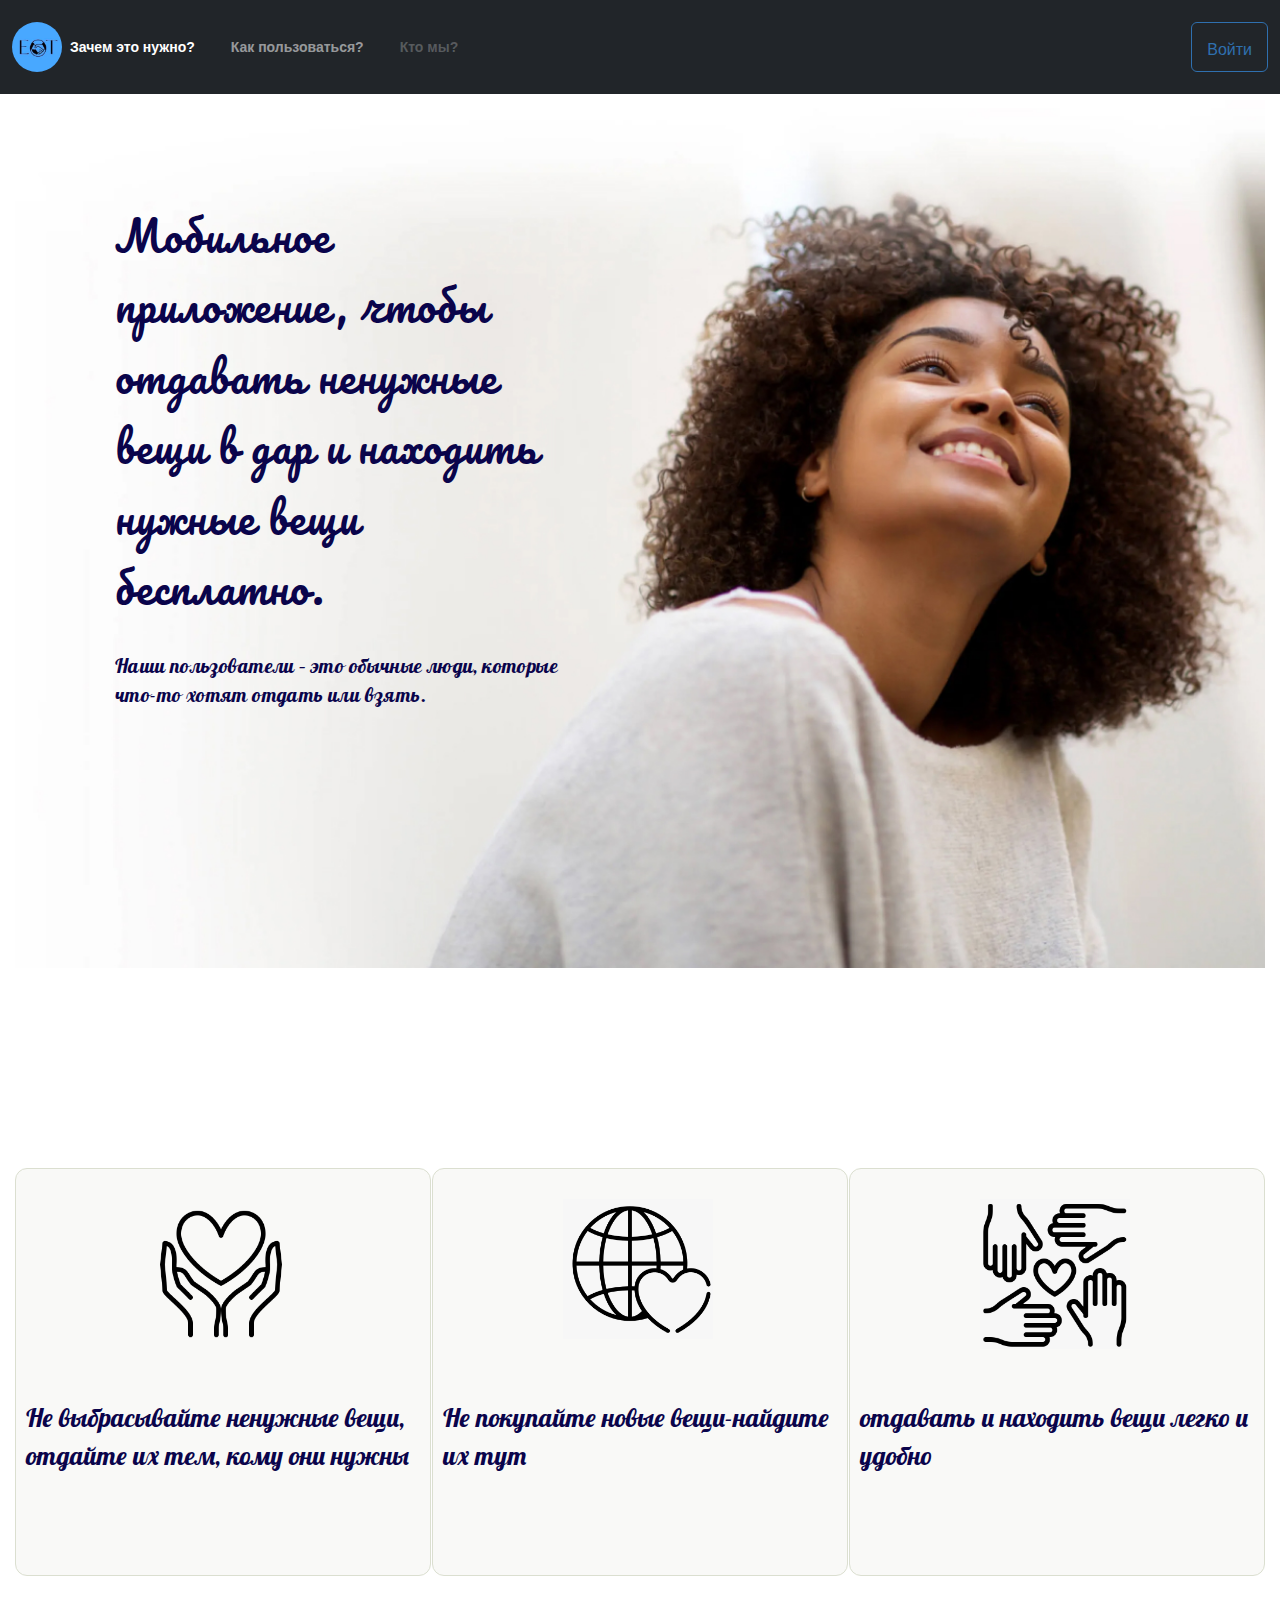
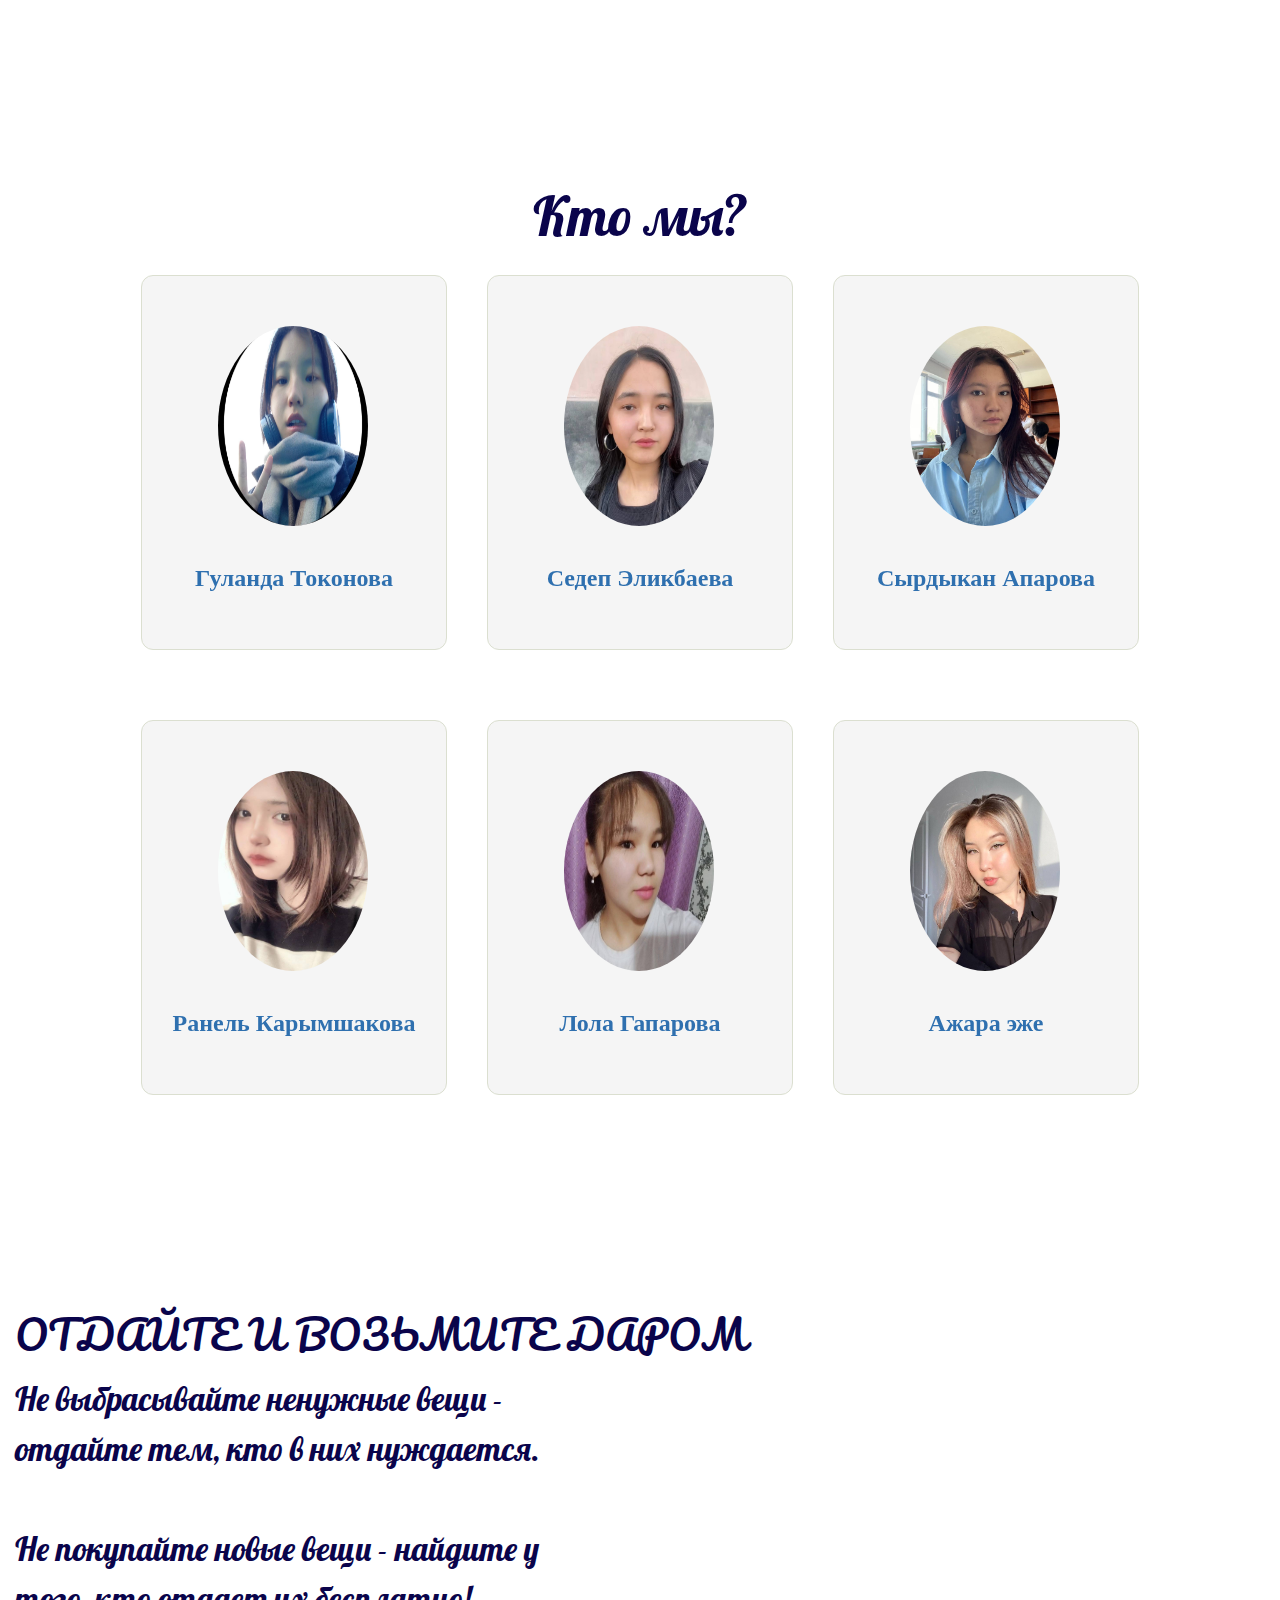
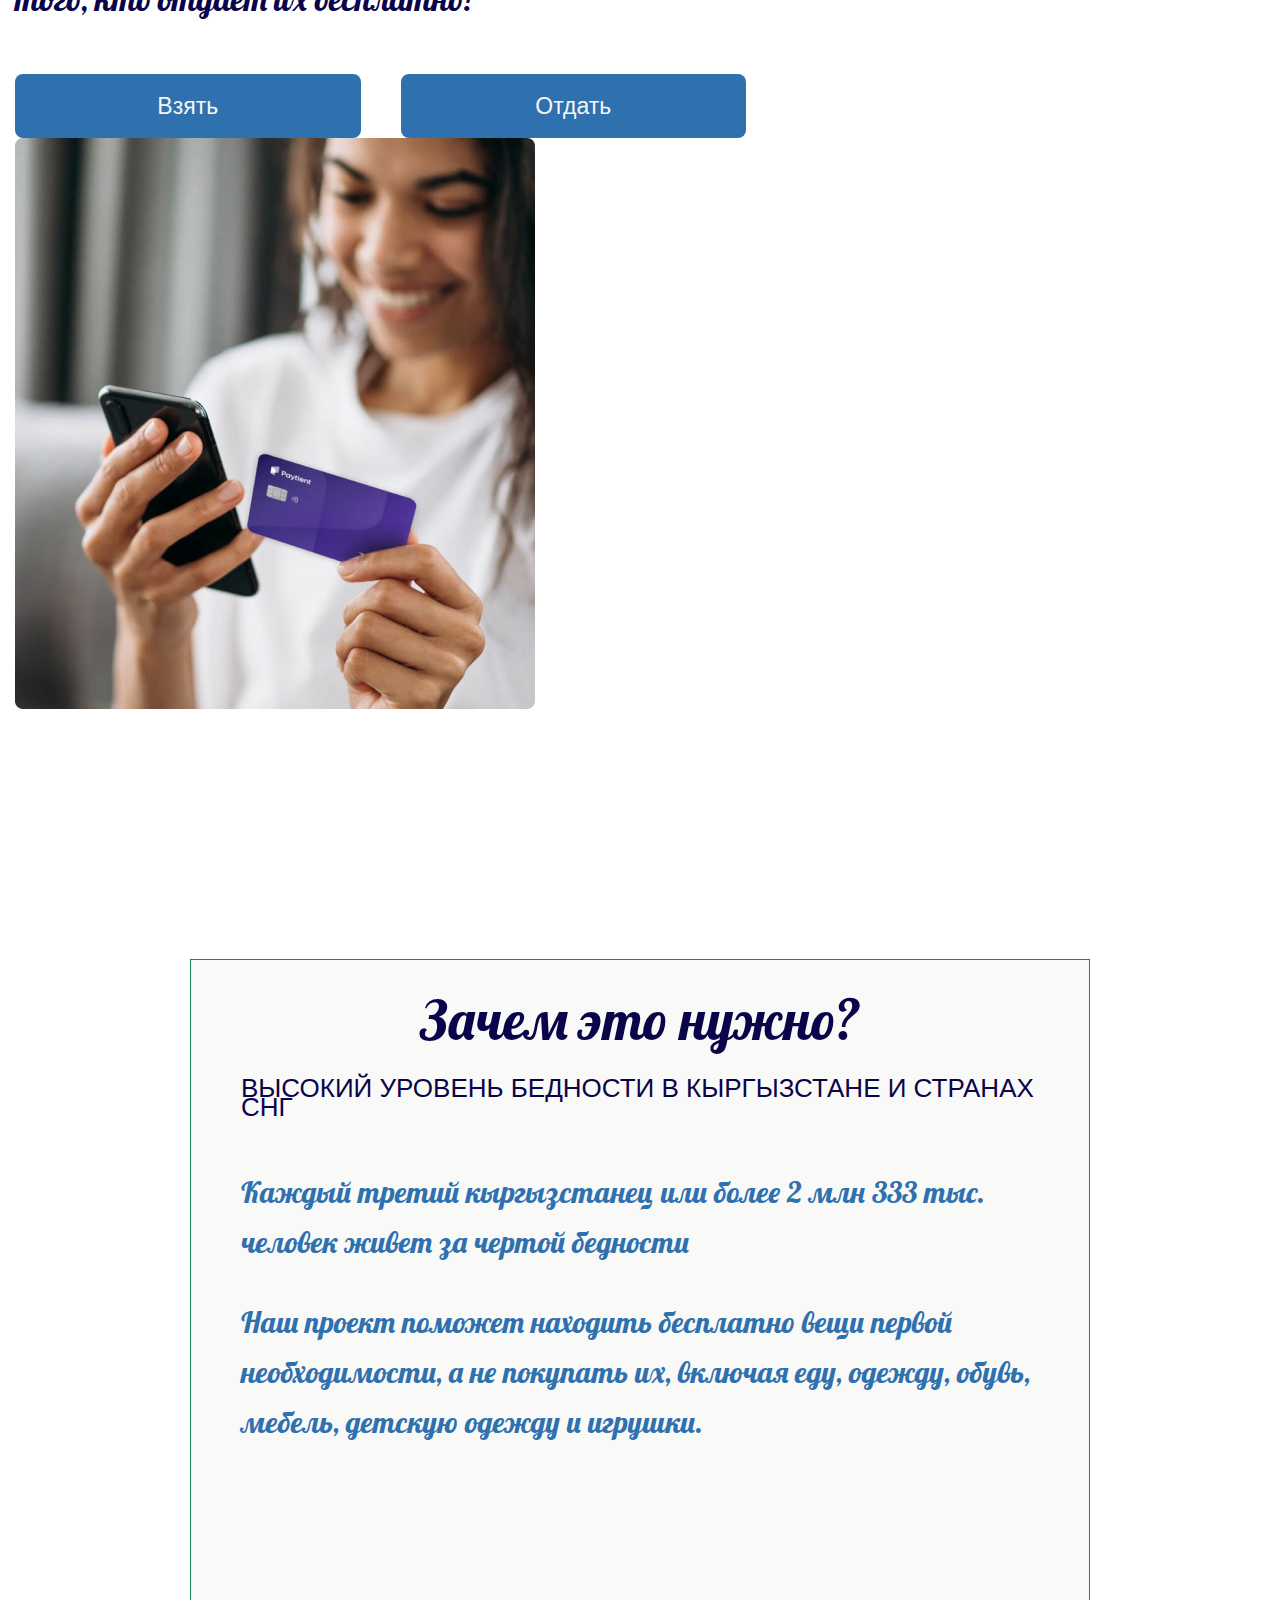
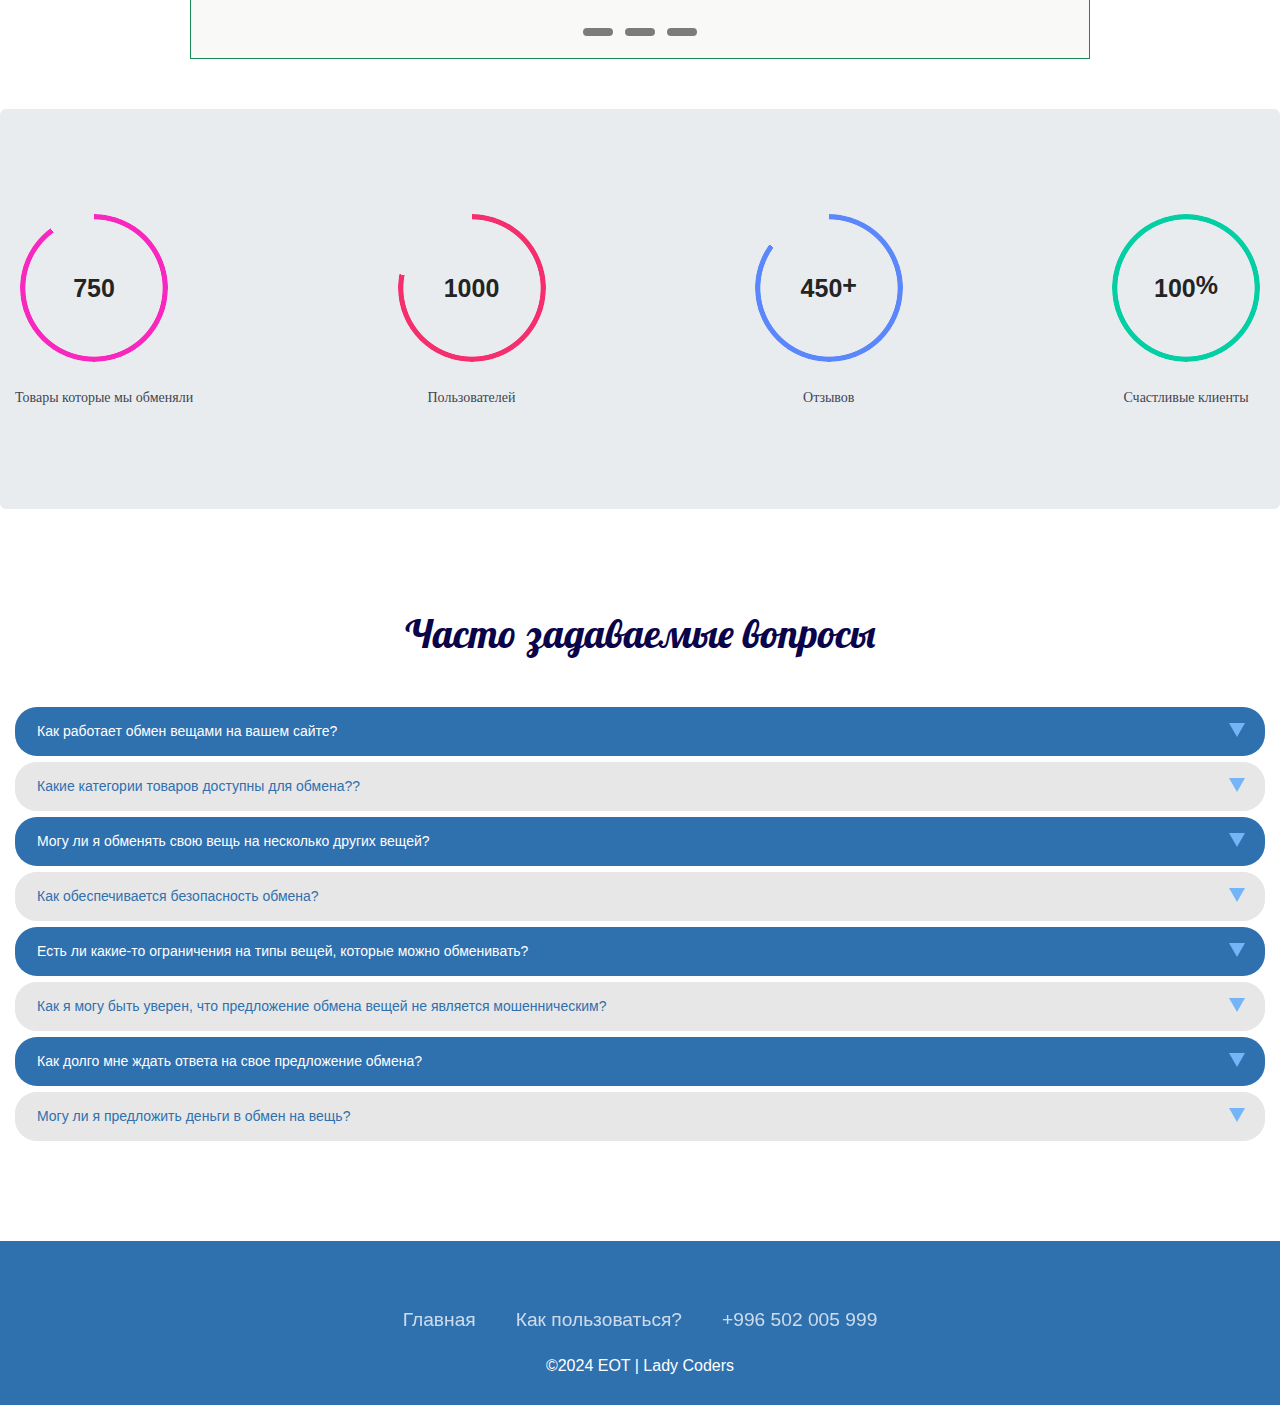
==== index.html @ e34632c6 "added button up" ====
<!DOCTYPE html>
<html lang="en">

<head>
    <meta charset="UTF-8">
    <meta name="viewport" content="width=device-width, initial-scale=1.0">
    <title>Document</title>

    <link rel="stylesheet" href="https://cdn.jsdelivr.net/npm/bootstrap@5.3.2/dist/css/bootstrap.min.css">
    <link rel="stylesheet" href="style.css">
    <link rel="stylesheet" href="media.css">
   
    <link rel="preconnect" href="https://fonts.googleapis.com">
    <link rel="preconnect" href="https://fonts.gstatic.com" crossorigin>
    <link href="https://fonts.googleapis.com/css2?family=Pacifico&display=swap" rel="stylesheet">
    <link rel="preconnect" href="https://fonts.googleapis.com">
    <link rel="preconnect" href="https://fonts.gstatic.com" crossorigin>
    <link href="https://fonts.googleapis.com/css2?family=Lobster&family=Pacifico&display=swap" rel="stylesheet">
</head>

<body>

  

    <nav class="navbar navbar-expand-md navbar-dark fixed-top bg-dark">
        <div class="container-fluid">
          <a href="#"><img src="img/logos.jpeg" alt="" class="logo"></a>
          <button class="navbar-toggler" type="button" data-bs-toggle="collapse" data-bs-target="#navbarCollapse" aria-controls="navbarCollapse" aria-expanded="false" aria-label="Toggle navigation">
            <span class="navbar-toggler-icon"></span>
          </button>
          <div class="collapse navbar-collapse" id="navbarCollapse">
            <ul class="navbar-nav me-auto mb-2 mb-md-0">
              <li class="nav-item">
                <a class="nav-link active" aria-current="page" href="#">Зачем это нужно?</a>
              </li>
              <li class="nav-item">
                <a class="nav-link" href="#">Как пользоваться?</a>
              </li>
              <li class="nav-item">
                <a class="nav-link disabled" aria-disabled="true" href="whoweare.html" >Кто мы?</a>
              </li>
            </ul>
            <form class="d-flex" role="search">
                <button class="btn btn-outline-success" type="submit"><a href="log-in-sign-up-screen-animation/index.html">Войти</a></button>
            </form>
          </div>
          
        </div>
      </nav>
    <div class="popup" id="popup"></div>
    <section>
        <div class="container">
            <div class="main">
                <div class="main_left">
                    <div class="main_tit">
                        Мобильное приложение, чтобы отдавать ненужные вещи в дар и находить нужные вещи бесплатно.
                    </div>
                    <div class="main_txt">Наши пользователи – это обычные люди, которые что-то хотят отдать или взять.
                    </div>
                </div>
            </div>
        </div>
    </section>
    <section>
        <div class="container">
            <div class="use">
                <div class="cards flex">
                    <div class="use_card">
                        <div class="use_img"><img src="img/eot1.png" alt=""></div>
                        <div class="use_txt">Не выбрасывайте ненужные вещи, отдайте их тем, кому они нужны</div>
                    </div>
                    <div class="use_card">
                        <div class="use_img"><img src="img/eot2.png" alt=""></div>
                        <div class="use_txt">Не покупайте новые вещи-найдите их тут</div>
                    </div>
                    <div class="use_card">
                        <div class="use_img"><img src="img/eot3.png" alt=""></div>
                        <div class="use_txt">отдавать и находить вещи легко и удобно</div>
                    </div>
                </div>
            </div>

            
        </div>
    </section>
    <section class="registration">
        <div class="container">
            <div class="card_text">Кто мы?</div>
            <div class="cards_we">
                <div class="card_we">
                    <div class="flip-box">
                        <div class="card_img">
                            <div class="card_imgin"><img src="img/goha.jpg" alt=""></div>
                            <h3 class="card_tit">Гуланда Токонова</h3>
                            <div class="inner color-white"></div>
                        </div>
                        <div class="info">
                            <div class="card_txt">Привет, меня зовут Гуланда Токонова . Мне 16 хоть я и заканчиваю 11
                                класс. Учусь в лицее имени Токтогула Сатылганова , на профиле физмат. Увлекаюсь
                                рисованием, вязанием , волейболом и т.д . Люблю смотреть аниме , особенно
                                полнометражные.`
                            </div>
                            <div class="inner color-white">
                            </div>
                        </div>
                    </div>
                </div>
                <div class="card_we">
                    <div class="flip-box">
                        <div class="card_img">
                            <div class="card_imgin"><img src="img/мен.jpg" alt=""></div>
                            <h3 class="card_tit">Седеп Эликбаева</h3>
                            <div class="inner color-white"></div>
                        </div>
                        <div class="info">
                            <div class="card_txt">
                                Привет, меня зовут Седеп. Мне 16 тоже учусь в лицее имени Токтогула Сатылганова в 10
                                классе, на профиле физмат. Увлекаюсь рисованием, волейболом, чтением книг и IT.
                            </div>
                            <div class="inner color-white">
                            </div>
                        </div>
                    </div>
                </div>
                <div class="card_we">
                    <div class="flip-box">
                        <div class="card_img">
                            <div class="card_imgin"><img src="img/сырдыкан.jpg" alt=""></div>
                            <h3 class="card_tit">Сырдыкан Апарова</h3>
                            <div class="inner color-white"></div>
                        </div>
                        <div class="info">
                            <div class="card_txt">
                                всем привет, меня зовут Сырдыкан. мне 16 лет, учусь в №15 школе имени Карга Мендегул уулу.  люблю танцевать, смотреть сериалы и печь.
                            </div>
                            <div class="inner color-white">
                            </div>
                        </div>
                    </div>
                </div>
                <div class="card_we">
                    <div class="flip-box">
                        <div class="card_img">
                            <div class="card_imgin"><img src="img/ранель.jpg" alt=""></div>
                            <h3 class="card_tit">Ранель Карымшакова</h3>
                            <div class="inner color-white"></div>
                        </div>
                        <div class="info">
                            <div class="card_txt"></div>
                            <div class="inner color-white">
                            </div>
                        </div>
                    </div>
                </div>
                <div class="card_we">
                    <div class="flip-box">
                        <div class="card_img">
                            <div class="card_imgin"><img src="img/lola.jpg" alt=""></div>
                            <h3 class="card_tit">Лола Гапарова</h3>
                            <div class="inner color-white"></div>
                        </div>
                        <div class="info">
                            <div class="card_txt">
                                jugyftdrszvbhjkhgyftd
                            </div>
                            <div class="inner color-white">
                            </div>
                        </div>
                    </div>
                </div>
                <div class="card_we">
                    <div class="flip-box">
                        <div class="card_img">
                            <div class="card_imgin"><img src="img/ajareje.jpg" alt=""></div>
                            <h3 class="card_tit">Ажара эже</h3>
                            <div class="inner color-white"></div>
                        </div>
                        <div class="info">
                            <div class="card_txt">
                                jugyftdrszvbhjkhgyftd
                            </div>
                            <div class="inner color-white">
                            </div>
                        </div>
                    </div>
                </div>
            </div>
    </section>
    <section>
        <div class="container">
            <div class="buttons flex">
                <div class="butt_left">
                    <div class="but_tit">ОТДАЙТЕ И ВОЗЬМИТЕ ДАРОМ</div>
                    <div class="butt_right">Не выбрасывайте ненужные вещи - отдайте тем, кто в них нуждается.</div>
                    <div class="butt_right">Не покупайте новые вещи - найдите у того, кто отдает их бесплатно!</div>
                    <div class="btns">
                        <button><a href="cards.html" class="but_btn">Взять</a></button>
                        <button><a href="#" class="but_btn">Отдать</a></button>
                    </div>
                </div>
                <div class="butt_right">
                    <img src="img/btn.jpg" alt="">
                </div>

            </div>
        </div>
    </section>
    <section>
        <div class="container">
            <div class="slider middle">
                <div class="slides">
                    <input type="radio" name="r" id="r1" checked>
                    <input type="radio" name="r" id="r2">
                    <input type="radio" name="r" id="r3">
                    <input type="radio" name="r" id="r4">

                    <div class="slide s1">
                        <div class="slide_text">
                            <div class="card_text">Зачем это нужно?</div>
                            <div class="slide_tit">ВЫСОКИЙ УРОВЕНЬ БЕДНОСТИ В КЫРГЫЗСТАНЕ И СТРАНАХ СНГ</div>
                            <div class="slide_txt">Каждый третий кыргызстанец или более 2 млн 333 тыс. человек живет за
                                чертой бедности</div>
                            <div class="slide_txt">Наш проект поможет находить бесплатно вещи первой необходимости, а не
                                покупать их, включая еду, одежду, обувь, мебель, детскую одежду и игрушки.</div>
                        </div>
                    </div>
                    <div class="slide">
                        <div class="slide_text">
                            <div class="card_text">Зачем это нужно?</div>
                            <div class="slide_tit">ПИЩЕВЫЕ ОТХОДЫ НА СВАЛКАХ</div>
                            <div class="slide_txt">По данным ВШЭ и Росстата, около 17 млн т продуктов ежегодно
                                оказвается на свалке.</div>
                            <div class="slide_txt">Но вместо этого, 94% невостребованных продуктов попадает на полигоны
                                ТБО и свалки, где загрязняют почву, воду и воздух, выделяя токсины и парниковый газ.
                            </div>
                        </div>
                    </div>
                    <div class="slide">
                        <div class="slide_text">
                            <div class="card_text">Зачем это нужно?</div>
                            <div class="slide_tit">ТЕКСТИЛЬ НА СВАЛКАХ</div>
                            <div class="slide_txt">По данным "Гринпис", в мире ежегодно производится 100 млрд единиц
                                одежды.</div>
                            <div class="slide_txt">По данным ООН, производство одежды занимает второе место после
                                нефтегазовой промышленности по уровню загрязнения окружающей среды отходами. Каждый год
                                до 85% купленных вещей оказывается на свалках.</div>
                        </div>
                    </div>
                </div>
                <div class="navigation">
                    <label for="r1" class="bar"></label>
                    <label for="r2" class="bar"></label>
                    <label for="r3" class="bar"></label>
                </div>
            </div>
        </div>
    </section>
    

    <section class="progress">
        <div class="container">
            <div class="rating">
                <div class="skill">
                    <div class="percend">
                        <div class="first-per flex">
                            <div class="sie animate no-round" style="--p:90;--c:rgb(248, 40, 190);--b:5px">
                                <div id="out-1" class="counter" data-to="10" data-stop="0">750</div>
                            </div>
                        </div>
                        <div class="years">Товары которые мы обменяли</div>
                    </div>
                    <div class="percend">
                        <div class="sec_per flex">
                            <div class="sie animate no-round" style="--p:78;--c:rgb(245, 47, 110);--b:5px">
                                <div class="counter" data-to="45" data-stop="0">1000</div>
                            </div>
                        </div>
                        <div class="years">Пользователей</div>
                    </div>
                    <div class="percend">
                        <div class="first-per flex">
                            <div class="sie animate no-round" style="--p:85;--c:rgb(90, 135, 252);--b:5px">
                                <div class="counter" data-to="540" data-stop="0">450</div>
                                <p class="znak">+</p>
                            </div>
                        </div>
                        <div class="years">Отзывов</div>
                    </div>
                    <div class="percend">
                        <div class="sec_per flex">
                            <div class="sie animate no-round" style="--p:100;--c:rgb(3, 206, 164);--b:5px">
                                <div class="counter" data-to="100" data-stop="0">100</div>
                                <p class="znak">%</p>
                            </div>
                        </div>
                        <div class="years">Счастливые клиенты</div>
                    </div>

                </div>
    </section>

    <section id="questions" class="questions">
        <div class="container">
            <h1 class="questions-tit">Часто задаваемые вопросы</h1>
            <ul class="accordeon">

                <li class="accordeon__item">
                    <div class="accordeon__button closed">Как работает обмен вещами на вашем сайте?</div>
                    <ul class="accordeon__panel">
                        <li class="panel__text"> Для обмена вещами на нашем сайте вы можете разместить свои предложения
                            или просмотреть предложения других пользователей. Когда находится взаимный интерес, вы
                            можете договориться о деталях обмена и обменяться вещами.</li>
                    </ul>
                </li>

                <li class="accordeon__item">
                    <div class="accordeon__button closed">Какие категории товаров доступны для обмена??</div>
                    <ul class="accordeon__panel">
                        <li class="panel__text">Мы поддерживаем широкий спектр категорий товаров, включая одежду, обувь,
                            электронику, книги, игрушки и многое другое. Вы можете найти предложения почти на любой
                            товар.</li>
                    </ul>
                </li>

                <li class="accordeon__item">
                    <div class="accordeon__button closed"> Могу ли я обменять свою вещь на несколько других вещей?</div>
                    <ul class="accordeon__panel">
                        <li class="panel__text"> Да, вы можете договориться о множественном обмене с другими
                            пользователями, если найдете взаимно интересные предложения.</li>
                    </ul>
                </li>

                <li class="accordeon__item">
                    <div class="accordeon__button closed">Как обеспечивается безопасность обмена?</div>
                    <ul class="accordeon__panel">
                        <li class="panel__text">Мы рекомендуем встречаться с партнером по обмену в безопасных местах и
                            предварительно обсудить условия обмена. Помните, что обмен происходит на ваше собственное
                            усмотрение и на ваш риск.</li>
                    </ul>
                </li>

                <li class="accordeon__item">
                    <div class="accordeon__button closed"> Есть ли какие-то ограничения на типы вещей, которые можно
                        обменивать?</div>
                    <ul class="accordeon__panel">
                        <li class="panel__text"> Мы запрещаем обмен запрещенными или нелегальными вещами, а также
                            вещами, нарушающими авторские права. В остальном, большинство предметов можно обменивать.
                        </li>
                    </ul>
                </li>

                <li class="accordeon__item">
                    <div class="accordeon__button closed"> Как я могу быть уверен, что предложение обмена вещей не
                        является мошенническим?</div>
                    <ul class="accordeon__panel">
                        <li class="panel__text"> Мы рекомендуем читать отзывы о других пользователях и быть осторожным
                            при взаимодействии с новыми пользователями. Если у вас возникли подозрения на мошенничество,
                            сообщите нам об этом, и мы примем соответствующие меры.</li>
                    </ul>
                </li>

                <li class="accordeon__item">
                    <div class="accordeon__button closed"> Как долго мне ждать ответа на свое предложение обмена?</div>
                    <ul class="accordeon__panel">
                        <li class="panel__text"> Время ответа может варьироваться в зависимости от активности
                            пользователей. Мы рекомендуем быть терпеливым и периодически проверять свои предложения на
                            обмен</li>
                    </ul>
                </li>

                <li class="accordeon__item">
                    <div class="accordeon__button closed"> Могу ли я предложить деньги в обмен на вещь?</div>
                    <ul class="accordeon__panel">
                        <li class="panel__text"> Наш сайт ориентирован на обмен вещами, но иногда пользователи могут
                            договориться о дополнительной оплате в деньгах в дополнение к обмену.</li>
                    </ul>
                </li>
            </ul>
        </div>


        </div>
    </section>


    <footer class="footer">
        <div class="waves">
            <div class="wave" id="wave1"></div>
            <div class="wave" id="wave2"></div>
            <div class="wave" id="wave3"></div>
            <div class="wave" id="wave4"></div>
        </div>
        <ul class="social-icon">
            <li class="social-icon__item"><a class="social-icon__link" href="#">
                    <ion-icon name="logo-facebook"></ion-icon>
                </a></li>
            <li class="social-icon__item"><a class="social-icon__link" href="#">
                    <ion-icon name="logo-twitter"></ion-icon>
                </a></li>
            <li class="social-icon__item"><a class="social-icon__link"
                    href="https://www.instagram.com/eot_lady_coders?igsh=MTQ2b3drOXh6ejl0">
                    <ion-icon name="logo-instagram"></ion-icon>
                </a></li>
        </ul>
        <ul class="menu">
            <li class="menu__item"><a class="menu__link" href="#">Главная</a></li>
            <li class="menu__item"><a class="menu__link" href="#">Как пользоваться?</a></li>
            <li class="menu__item"><a class="menu__link" href="#">+996 502 005 999 </a></li>

        </ul>
        <p>&copy;2024 EOT | Lady Coders </p>
    </footer>


    <div class="veshalka">

        <div class="btn-up btn-up_hide" id="veshalka_txt">up</div>
        
      </div>

      
    <script src="https://cdn.jsdelivr.net/npm/bootstrap@5.3.2/dist/js/bootstrap.bundle.min.js"></script>
    <script src="card.js"></script>
</body>

</html>
---- style.css ----
html,
body {
    height: 100%;
}

* {
    margin: 0;
    padding: 0;
    box-sizing: border-box;
}

.clearfix::after {
    clear: both;
    content: "";
    display: table;
}

a {
    color: inherit;
    text-decoration: none;
}

li {
    list-style: none;
}

ul li:last-child {
    margin-bottom: 0;
}

img {
    display: block;
    width: 100%;
    height: auto;
}

button,
label {
    cursor: pointer;
}

input,
button,
textarea {
    background: none;
    border: none;
    outline: none;
    display: block;
    width: 100%;
    font-family: inherit;
    font-size: inherit;
    font-weight: inherit;
}

input[type="radio"],
input[type="checkbox"] {
    display: none;
}

input::placeholder {
    color: inherit;
}

button {
    cursor: pointer;
}

input,
textarea {
    display: block;
    resize: none;
}

body {
    font-size: 14px;
    line-height: 19px;
    color: #242424;
    width: 100%;
    font-family: 'Manrope', arial, sans-serif;
}

.container {
    max-width: 1325px;
    width: 100%;
    min-width: 320px;
    margin: 0 auto;
    padding: 0 15px;
}

section {
    padding: 100px 0;
}

.flex {
    display: flex;
    flex-wrap: wrap;
    justify-content: space-between;
}

.logo {
    width: 50px;
    filter: brightness(150%);
    margin-left: 50px;
    height: 50px;
    border-radius: 50%;
    -webkit-filter: brightness(150%);
}

.d-flex {
    gap: 15px;
}

.navbar-nav {
    gap: 20px;
}

.main {
    background: url(img/bg.jpg);
    background-size: cover;
    background-repeat: no-repeat;
    background-position: center;
    height: 868px;
}

.main_tit {
    color: rgb(10, 4, 75);
    font-family: Pacifico;
    font-size: 42px;
    font-weight: 400;
    line-height: 70.4px;
    letter-spacing: 1px;
    margin-bottom: 30px;
    text-align: left;
}

.main_left {
    max-width: 550px;
    text-align: center;
    padding: 100px 0 0 100px;
}

.main_txt {
    color: rgb(10, 4, 75);
    font-family: Lobster;
    font-size: 20px;
    font-weight: 400;
    line-height: 28.8px;
    letter-spacing: 0.4px;
    text-align: left;
}

.take {
    border-radius: 8px;
    background: rgb(93, 62, 168);
    width: 189px;
    height: 44px;
}

.use_card {
    box-sizing: border-box;
    border: 1.5px solid rgb(219, 223, 208);
    border-radius: 12px;

    /* Neutral/02 */
    background: rgb(249, 249, 247);
    width: 416px;
    height: 408px;
}

.use_img {
    width: 150px;
    height: 150px;
    margin-left: 130px;
    margin-top: 30px;
    border-radius: 12px;
    margin-bottom: 50px;
}

.cards_we {
    justify-content: center;
    display: flex;
    flex-wrap: wrap;
    gap: 40px;
}

.use_txt {
    color: rgb(10, 4, 75);
    font-family: Lobster;
    font-size: 26px;
    line-height: 38px;
    padding: 0px;
    margin-left: 10px;
}

.card_imgin {
    width: 150px;
    height: 200px;
    overflow: hidden;
    border-radius: 50%;
    margin-left: 25%;
    margin-top: 50px;
    display: flex;
    justify-content: center;
    margin-bottom: 40px;
}

.card_tit {
    color: #2f70af;
    font-family: DM Sans;
    font-size: 24px;
    font-weight: 700;
    line-height: 24px;
    letter-spacing: 0px;
    text-align: center;
    display: flex;
    flex-direction: row;
    justify-content: center;
    align-items: center;
}

.card_txt {
    display: block;
    color: rgb(65, 69, 54);
    padding: 30px;
    font-family: Lobster;
    font-size: 16px;
    margin-top: -80px;
    font-weight: 400;
    line-height: 24px;
    letter-spacing: 0px;
    text-align: center;
}

.flip-box {
    -ms-transform-style: preserve-3d;
    transform-style: preserve-3d;
    -webkit-transform-style: preserve-3d;
    perspective: 1000px;
    -webkit-perspective: 1000px;
}

.card_img,
.info {
    background-size: cover;
    background-position: center;
    border-radius: 8px;
    min-height: 475px;
    -ms-transition: transform 0.7s cubic-bezier(.4, .2, .2, 1);
    transition: transform 0.7s cubic-bezier(.4, .2, .2, 1);
    -webkit-transition: transform 0.7s cubic-bezier(.4, .2, .2, 1);
    -webkit-backface-visibility: hidden;
    backface-visibility: hidden;
}

.card_img {
    -ms-transform: rotateY(0deg);
    -webkit-transform: rotateY(0deg);
    transform: rotateY(0deg);
    -webkit-transform-style: preserve-3d;
    -ms-transform-style: preserve-3d;
    transform-style: preserve-3d;
}

.flip-box:hover .card_img {
    -ms-transform: rotateY(-180deg);
    -webkit-transform: rotateY(-180deg);
    transform: rotateY(-180deg);
    -webkit-transform-style: preserve-3d;
    -ms-transform-style: preserve-3d;
    transform-style: preserve-3d;
}

.info {
    position: absolute;
    top: 0;
    left: 0;
    width: 100%;
    -ms-transform: rotateY(180deg);
    -webkit-transform: rotateY(180deg);
    transform: rotateY(180deg);
    -webkit-transform-style: preserve-3d;
    margin-top: 80px;
    -ms-transform-style: preserve-3d;
    transform-style: preserve-3d;
}

.flip-box:hover .info {
    -ms-transform: rotateY(0deg);
    -webkit-transform: rotateY(0deg);
    transform: rotateY(0deg);
    -webkit-transform-style: preserve-3d;
    -ms-transform-style: preserve-3d;
    transform-style: preserve-3d;
    margin-top: 80px;
}



.flip-box .inner {
    position: absolute;
    left: 0;
    width: 100%;
    padding: 60px;
    outline: 1px solid transparent;
    -webkit-perspective: inherit;
    perspective: inherit;
    z-index: 2;
    transform: translateY(-50%) translateZ(60px) scale(.94);

}

.card_we {
    margin-bottom: 30px;
    width: 306px;
    height: 375px;
    box-sizing: border-box;
    /* Neutral/03 */
    border: 1.5px solid rgb(219, 223, 208);
    border-radius: 12px;
    background: #F5F5F5;
}

.card_text {
    margin-bottom: 50px;
    font-size: 55px;
    color: rgb(10, 4, 75);
    display: flex;
    justify-content: center;
    font-family: Lobster;
}

.but_tit {
    color: rgb(10, 4, 75);
    font-size: 40px;
    font-weight: 400;
    margin-bottom: 30px;
    font-family: Pacifico;
}

.butt_right {
    color: rgb(10, 4, 75);
    font-family: Lobster;
    font-size: 33px;
    line-height: 50px;
    max-width: 600px;
    margin-bottom: 50px;
}

.btns {
    display: flex;
    gap: 40px;
}

.but_btn {
    border-radius: 8px;
    background: #2f70af;
    height: 64px;
    color:#F5F5F5;
    display: flex;
    align-items: center;
    justify-content: center;
    font-size: 23px;
}

 .slider {
    width: 900px;
    height: 700px;
    overflow: hidden;
 }
 
 .middle {
    margin-left: 50%;
    margin-top: 350px;
    background: rgb(249, 249, 247);
    top: 50%;
    left: 50%;
    transform: translate(-50%, -50%);
    border: 1px solid #198754;
 }
 
 .navigation {
    position: absolute;
    bottom: 16px;
    left: 50%;
    transform: translateX(-50%);
    display: flex;
 }
 
 .bar {
    width: 30px;
    height: 8px;
    margin: 6px;
    cursor: pointer;
    background-color: #000;
    opacity: .5;
    border-radius: 10px;
    transition: all 0.4s ease;
 }
 
 .bar:hover {
    opacity: 1;
    transform:scale(1.1);
 }
 
 input[name="r"] {
    position: absolute;
    visibility: hidden;
 }
 
 .slides {
    width: 400%;
    height: 100%;
    display: flex;
 }
 
 .slide {
    width: 25%;
    transition: all 0.6s ease;
 }
 
 .img {
    width: 100%;
    height: 100%;
 }
 
 #r1:checked ~ .s1 {
    margin-left: 0;
 }
 
 #r2:checked ~ .s1 {
    margin-left: -25%;
 }
 
 #r3:checked ~ .s1 {
    margin-left: -50%;
 }
 
 #r4:checked ~ .s1 {
    margin-left: -75%;
 }
 .slide_text{
    padding: 50px 50px;
    
 }
 .slide_tit{
    font-family: 'FuturaPT',Arial,sans-serif;
    font-size: 26px;
    margin-bottom: 50px;
    color: rgb(10, 4, 75)
 }
 .slide_txt{
    font-family: Lobster;
    color: #2f70af;
    line-height: 50px;
    font-size: 30px;
    margin-bottom: 30px;
 }

 @property --p {
    syntax: '<number>';
    inherits: true;
    initial-value: 0;
  }
  
  
  
  .sie {
    --p: 90;
    --b: 22px;
    --c: rgb(29, 20, 20);
    --w: 150px;
  
    width: 148px;
    height: 148px;
    aspect-ratio: 1;
    position: relative;
    display: inline-grid;
    margin: 5px;
    place-content: center;
    font-size: 25px;
    font-weight: bold;
    font-family: sans-serif;
  }
  
  .sie:before,
  .sie:after {
    content: "";
    position: absolute;
    border-radius: 50%;
  }
  
  .skill {
    display: flex;
    gap: 48px;
    flex-wrap: wrap;
    justify-content: space-between;
  }
  
  .znak {
    align-items: center;
    display: flex;
    margin-top: 10px;
  }
  
  .first-per {
    margin-bottom: 20px;
  }
  
  .years {
    /* small/regular */
    color: rgb(66, 69, 81);
    font-family: Lato;
    font-size: 14px;
    font-weight: 400;
    line-height: 150%;
    letter-spacing: 0%;
    text-align: center;
  }
  
  .sec_per {
    margin-bottom: 20px;
  }
  
  .sie:before {
    inset: 0;
    background:
      radial-gradient(farthest-side, var(--c) 98%, #0000) top/var(--b) var(--b) no-repeat,
      conic-gradient(var(--c) calc(var(--p)*1%), #0000 0);
    -webkit-mask: radial-gradient(farthest-side, #0000 calc(99% - var(--b)), #000 calc(100% - var(--b)));
    mask: radial-gradient(farthest-side, #0000 calc(99% - var(--b)), #000 calc(100% - var(--b)));
  }
  
  
  .pie:after {
    inset: calc(50% - var(--b)/2);
    background: var(--c);
    transform: rotate(calc(var(--p)*3.6deg)) translateY(calc(50% - var(--w)/2));
  }
  
  .animate {
    display: flex;
    align-items: center;
    animation: p 1s .5s both;
  }
  
  .no-round:before {
    background-size: 0 0, auto;
  }
  
  .no-round:after {
    content: none;
  }
  
  @keyframes p {
    from {
      --p: 0
    }
  }


 ul { 
    list-style-type: none; 
    margin: 0; 
    padding: 0; 
  } 
   
  .logo { 
    margin: 14px 0; 
  } 
   
  .logo__img { 
    width: 216px; 
    height: 38px; 
  } 
   
  .accordeon { 
    width: 100%; 
  } 

  .questions-tit{
    text-align: center;
    margin-bottom: 50px;
    font-family: "Lobster";
    color: rgb(10, 4, 75)
}
   
  .accordeon__item { 
    background: #e7e7e7; 
    border-radius: 22px; 
    margin-bottom: 6px; 
  } 
   
  .accordeon__button { 
    position: relative; 
    background: #2f70af ; 
    color: #fff; 
    padding: 15px 22px; 
    border-radius: 22px; 
    cursor: pointer; 
   
    &:after { 
      content: ''; 
      position: absolute; 
      right: 20px; 
      bottom: 5px; 
      border: 8px solid transparent; 
      border-top: 14px solid #73b5f7 ; 
      border-bottom: 14px solid transparent; 
      transition: border-bottom .5s ease, border-top .5s ease, bottom .5s ease; 
    } 
  } 
   
  .accordeon__item:nth-child(2n) .accordeon__button{ 
    background: #e7e7e7; 
    color: #2f70af ; 
  } 
   
  .accordeon__item:nth-child(2n) .accordeon__button.active{ 
    background: #6795c4 ; 
    color: #ffffff; 
  } 
   
  .accordeon__panel { 
    color: #2f70af ; 
    border-radius: 22px; 
    max-height: 0; 
    overflow: hidden; 
    transition: max-height .5s ease; 
  } 
   
  .panel__text{ 
    list-style-type: none; 
    padding: 10px 30px; 
    color: #4f4f4f; 
  } 
   
  .active { 
   
    &:after { 
      bottom: 20px; 
      border-top:  14px solid transparent; 
      border-bottom: 14px solid #ffffff; 
    } 
  } 
   
  .footer { 
    position: relative; 
    width: 100%; 
    background-color: #2f70af  ; 
    min-height: 100px; 
    padding: 20px 50px; 
    display: flex; 
    justify-content: center; 
    align-items: center; 
    flex-direction: column; 
  } 
   
  .social-icon, 
  .menu { 
    position: relative; 
    display: flex; 
    justify-content: center; 
    align-items: center; 
    margin: 10px 0; 
    flex-wrap: wrap; 
  } 
   
  .social-icon__item, 
  .menu__item { 
    list-style: none; 
  } 
   
  .social-icon__link { 
    font-size: 2rem; 
    color: #fff; 
    margin: 0 10px; 
    display: inline-block; 
    transition: 0.5s; 
  } 
  .social-icon__link:hover { 
    transform: translateY(-10px); 
  } 
   
  .menu__link { 
    font-size: 1.2rem; 
    color: #fff; 
    margin: 0 10px; 
    display: inline-block; 
    transition: 0.5s; 
    text-decoration: none; 
    opacity: 0.75; 
    font-weight: 300; 
  } 
   
  .menu__link:hover { 
    opacity: 1; 
  } 
   
  .footer p { 
    color: #fff; 
    margin: 15px 0 10px 0; 
    font-size: 1rem; 
    font-weight: 300; 
  } 
   
  .wave { 
    position: absolute; 
    top: -100px; 
    left: 0; 
    width: 100%; 
    height: 100px; 
    background: url("https://i.ibb.co/wQZVxxk/wave.png"); 
    background-size: 1000px 100px; 
    filter: brightness(0) saturate(100%) invert(32%) sepia(88%) saturate(526%) hue-rotate(170deg) brightness(100%) contrast(83%); 
  } 
   
  .wave#wave1 { 
    z-index: 1000; 
    opacity: 1; 
    bottom: 0; 
    animation: animateWaves 4s linear infinite; 
  } 
   
  .wave#wave2 { 
    z-index: 999; 
    opacity: 0.5; 
    bottom: 10px; 
    animation: animate 4s linear infinite !important; 
  } 
   
  .wave#wave3 { 
    z-index: 1000; 
    opacity: 0.2; 
    bottom: 15px; 
    animation: animateWaves 3s linear infinite; 
  } 
   
  .wave#wave4 { 
    z-index: 999; 
    opacity: 0.7; 
    bottom: 20px; 
    animation: animate 3s linear infinite; 
  } 
   
  @keyframes animateWaves { 
    0% { 
      background-position-x: 1000px; 
    } 
    100% { 
      background-positon-x: 0px; 
    } 
  } 
   
  @keyframes animate { 
    0% { 
      background-position-x: -1000px; 
    } 
    100% { 
      background-positon-x: 0px; 
    } 
  } 
  .header{
    height: 94px;
    position: fixed;
    z-index: 1000;
    gap: 180px;
    max-width: 1600px;
    background: rgb(249, 249, 247);
  }
  .header_tit{
    margin-top: 35px;
    font-family: Lobster;
    font-size: 30px;
    color: #2f70af;
  }
  .header_logo{
    gap: 15px;
  }
  .menu{
    gap: 20px;
  }
  nav{
    display: flex;
    align-items: center;
    color:rgb(10, 4, 75);
    font-weight: 700;
  }
  .header_right{
    align-items: center;
    display: flex;
    gap: 20px;
  }
  .btn{
    height: 50px;
    border: 1px solid #2f70af;
    border-radius: 6px;
    padding: 15px;
    transition: 0.3s;
    color:#2f70af;
}
  .btn:hover{
    color: #fff;
    background:#2f70af ;
  }
  .btn-outline-success{
    color:#2f70af;
  }
  .progress{
    height: 400px;
    margin-top: -400px;
  }
  .progress, .progress-stacked{
    --bs-progress-height: 400px;
  }


/*veshalka*/
.btn-up {
  z-index: 100000;
  /* фиксированное позиционирование */
  position: fixed;
  /* цвет фона */
  background: rgb(2, 0, 36);
  background: #2f70af;
  /* расстояние от правого края окна браузера */
  right: 20px;
  /* расстояние от нижнего края окна браузера */
  bottom: 0;
  /* скругление верхнего левого угла */
  border-top-left-radius: 8px;
  /* скругление верхнего правого угла */
  border-top-right-radius: 8px;
  /* вид курсора */
  cursor: pointer;
  /* отображение элемента как flex */
  display: flex;
  /* выравниваем элементы внутри элемента по центру вдоль поперечной оси */
  align-items: center;
  /* выравниваем элементы внутри элемента по центру вдоль главной оси */
  justify-content: center;
  /* ширина элемента */
  width: 60px;
  /* высота элемента */
  height: 56px;
  padding: 5px;
  flex-direction: column;
  }
  #veshalka_txt{
    font-weight: 500;
    font-size: 18px;
  }
  .btn-up::before {
  content: "";
  width: 40px;
  height: 40px;
  background: transparent no-repeat center center;
  background-size: 100% 100%;
  background-image: url(img/veshalka.svg);
  }
  
  .btn-up_hide {
  display: none;
  }
  
  @media (hover: hover) and (pointer: fine) {
  .btn-up:hover {
    background-color: #512da8; /* цвет заднего фона при наведении */
  }
  }
---- media.css ----
@media screen and (max-width: 990px) {
	.middle{
        display: none;
    }
    .cards{
        justify-content: center;
        display: flex;
    }
    .but_tit{
        line-height: 50px;
    }
    .btns{
        margin-bottom: 50px;
    }
}
@media screen and (max-width: 1300px) {
	.use_card{
        margin-bottom: 30px;
    }
    
}
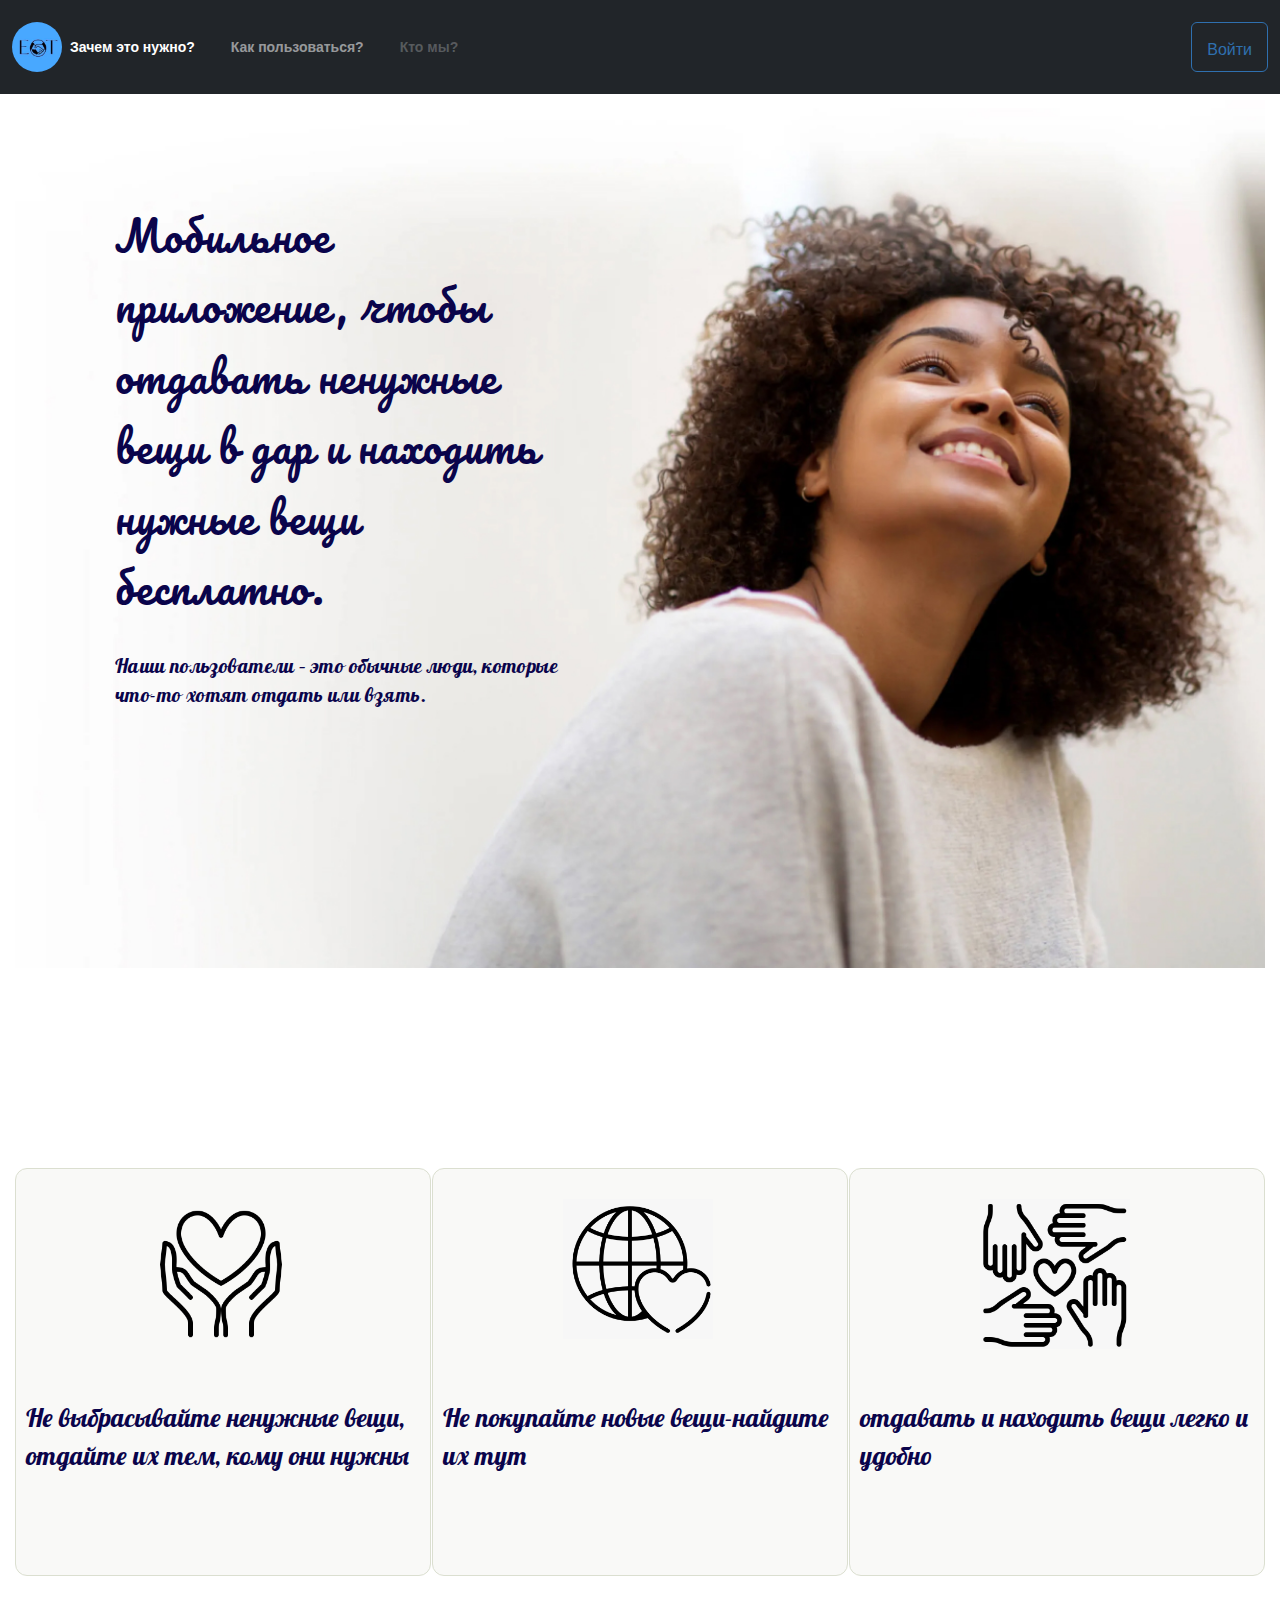
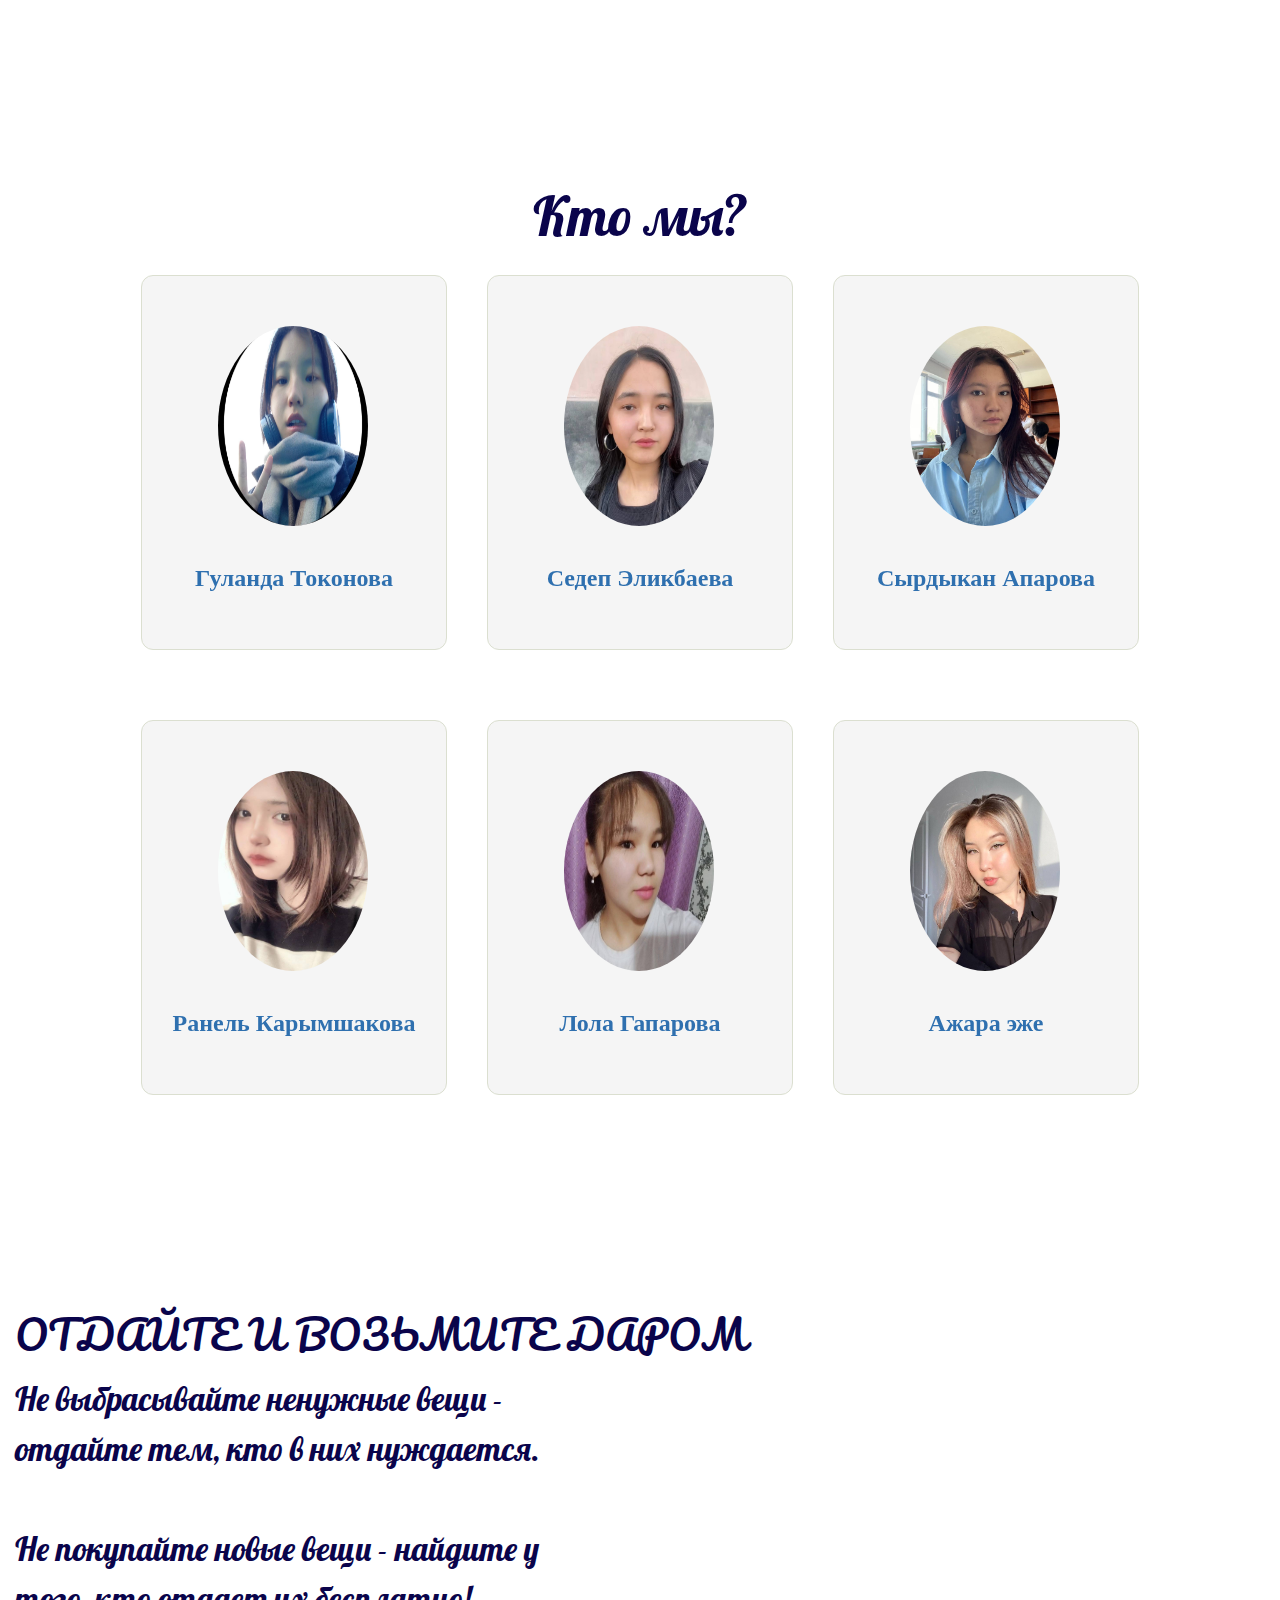
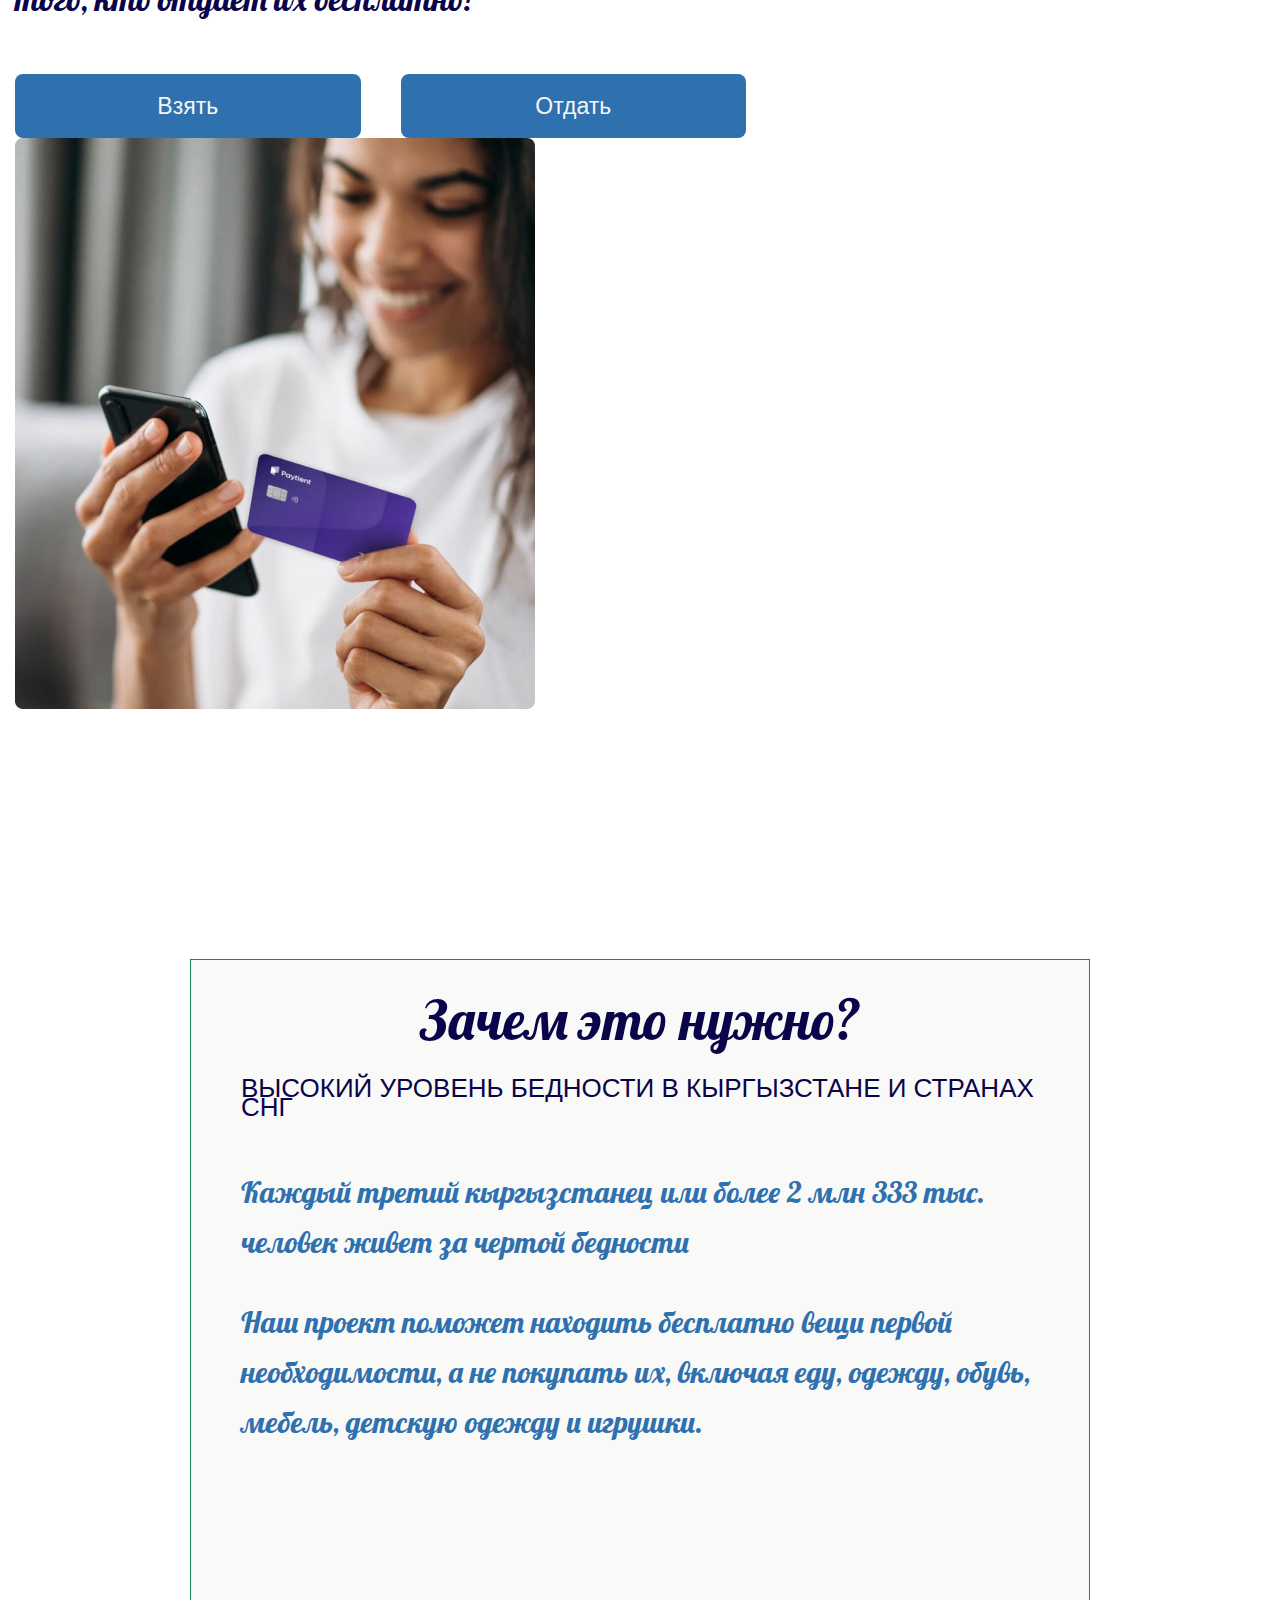
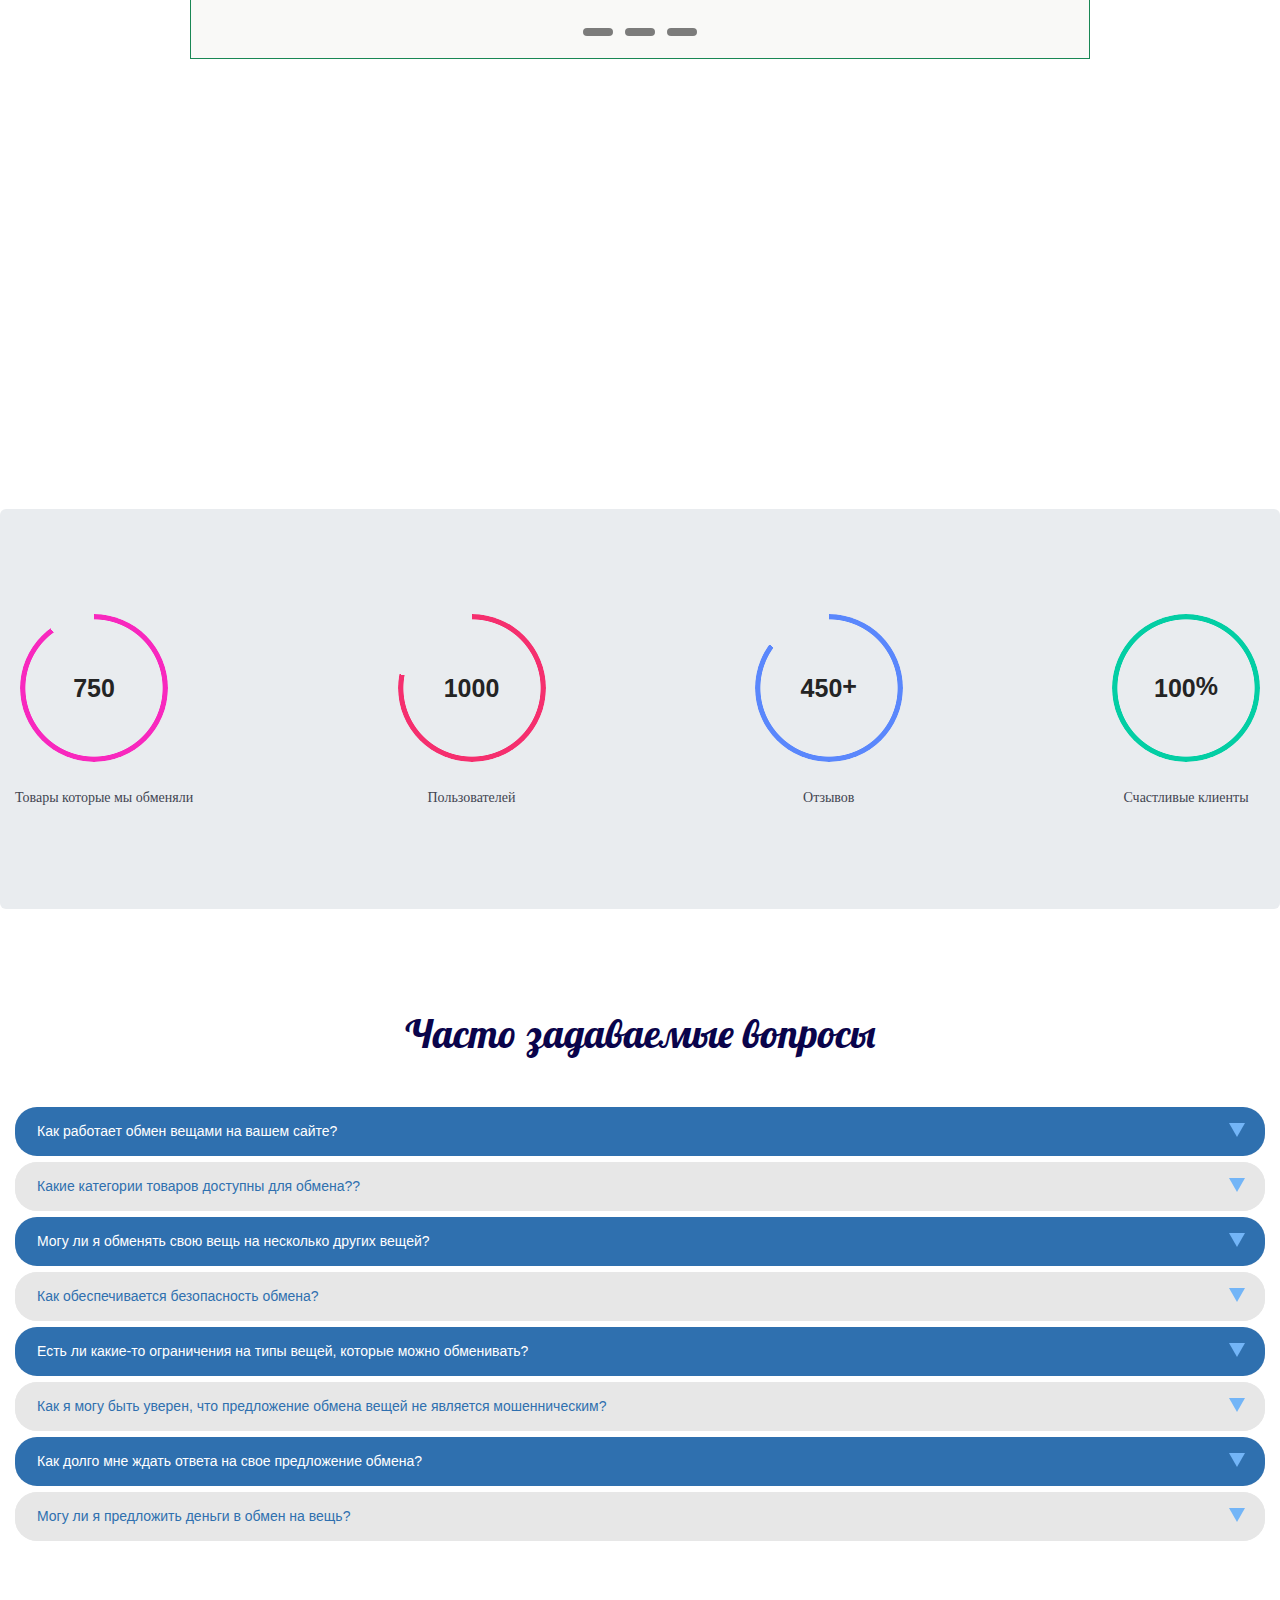
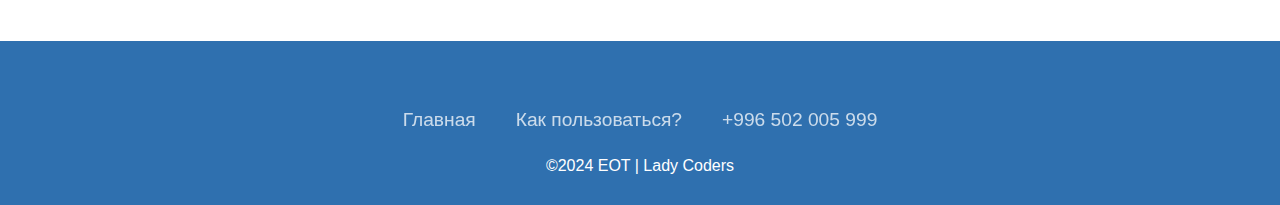
==== commit e4bc8baf: "added style in znak" ====
--- a/index.html
+++ b/index.html
@@ -19,9 +19,7 @@
 </head>
 
 <body>
-
-  
-
+   
     <nav class="navbar navbar-expand-md navbar-dark fixed-top bg-dark">
         <div class="container-fluid">
           <a href="#"><img src="img/logos.jpeg" alt="" class="logo"></a>
@@ -37,14 +35,14 @@
                 <a class="nav-link" href="#">Как пользоваться?</a>
               </li>
               <li class="nav-item">
-                <a class="nav-link disabled" aria-disabled="true" href="whoweare.html" >Кто мы?</a>
+                <a class="nav-link disabled" aria-disabled="true">Кто мы?</a>
               </li>
             </ul>
             <form class="d-flex" role="search">
-                <button class="btn btn-outline-success" type="submit"><a href="log-in-sign-up-screen-animation/index.html">Войти</a></button>
+                <button class="btn btn-outline-success" type="submit"><a href="js-12/index.html">Войти</a></button>
             </form>
           </div>
-          
+
         </div>
       </nav>
     <div class="popup" id="popup"></div>
@@ -79,11 +77,9 @@
                     </div>
                 </div>
             </div>
-
-            
-        </div>
-    </section>
-    <section class="registration">
+        </div>
+    </section>
+    <section>
         <div class="container">
             <div class="card_text">Кто мы?</div>
             <div class="cards_we">
@@ -161,7 +157,8 @@
                         </div>
                         <div class="info">
                             <div class="card_txt">
-                                jugyftdrszvbhjkhgyftd
+                               Привет! Меня Зовут Лола Гапарова , мне 16 лет , учусь в лицее имени Т.Сатылганова в 10 классе ,на профиль хим.биолог. Увлекаюсь в основном спортом,например как: волейбол,мас-рестлинг,арм-рестлинг и изучаю IT
+
                             </div>
                             <div class="inner color-white">
                             </div>
@@ -177,7 +174,7 @@
                         </div>
                         <div class="info">
                             <div class="card_txt">
-                                jugyftdrszvbhjkhgyftd
+                                Наша любимая мама
                             </div>
                             <div class="inner color-white">
                             </div>
@@ -195,7 +192,7 @@
                     <div class="butt_right">Не покупайте новые вещи - найдите у того, кто отдает их бесплатно!</div>
                     <div class="btns">
                         <button><a href="cards.html" class="but_btn">Взять</a></button>
-                        <button><a href="#" class="but_btn">Отдать</a></button>
+                        <button><a href="otdat.html" class="but_btn">Отдать</a></button>
                     </div>
                 </div>
                 <div class="butt_right">
@@ -410,15 +407,6 @@
         </ul>
         <p>&copy;2024 EOT | Lady Coders </p>
     </footer>
-
-
-    <div class="veshalka">
-
-        <div class="btn-up btn-up_hide" id="veshalka_txt">up</div>
-        
-      </div>
-
-      
     <script src="https://cdn.jsdelivr.net/npm/bootstrap@5.3.2/dist/js/bootstrap.bundle.min.js"></script>
     <script src="card.js"></script>
 </body>
--- a/style.css
+++ b/style.css
@@ -355,13 +355,18 @@
     border-radius: 8px;
     background: #2f70af;
     height: 64px;
+    transition: 0.3s;
     color:#F5F5F5;
     display: flex;
     align-items: center;
     justify-content: center;
     font-size: 23px;
 }
-
+.but_btn:hover{
+  background: #fff;
+  color:#2f70af;
+  border: 1px solid #2f70af;
+}
  .slider {
     width: 900px;
     height: 700px;
@@ -499,7 +504,7 @@
   .znak {
     align-items: center;
     display: flex;
-    margin-top: 10px;
+    margin-top: 12px;
   }
   
   .first-per {
@@ -807,63 +812,7 @@
   }
   .progress{
     height: 400px;
-    margin-top: -400px;
   }
   .progress, .progress-stacked{
     --bs-progress-height: 400px;
-  }
-
-
-/*veshalka*/
-.btn-up {
-  z-index: 100000;
-  /* фиксированное позиционирование */
-  position: fixed;
-  /* цвет фона */
-  background: rgb(2, 0, 36);
-  background: #2f70af;
-  /* расстояние от правого края окна браузера */
-  right: 20px;
-  /* расстояние от нижнего края окна браузера */
-  bottom: 0;
-  /* скругление верхнего левого угла */
-  border-top-left-radius: 8px;
-  /* скругление верхнего правого угла */
-  border-top-right-radius: 8px;
-  /* вид курсора */
-  cursor: pointer;
-  /* отображение элемента как flex */
-  display: flex;
-  /* выравниваем элементы внутри элемента по центру вдоль поперечной оси */
-  align-items: center;
-  /* выравниваем элементы внутри элемента по центру вдоль главной оси */
-  justify-content: center;
-  /* ширина элемента */
-  width: 60px;
-  /* высота элемента */
-  height: 56px;
-  padding: 5px;
-  flex-direction: column;
-  }
-  #veshalka_txt{
-    font-weight: 500;
-    font-size: 18px;
-  }
-  .btn-up::before {
-  content: "";
-  width: 40px;
-  height: 40px;
-  background: transparent no-repeat center center;
-  background-size: 100% 100%;
-  background-image: url(img/veshalka.svg);
-  }
-  
-  .btn-up_hide {
-  display: none;
-  }
-  
-  @media (hover: hover) and (pointer: fine) {
-  .btn-up:hover {
-    background-color: #512da8; /* цвет заднего фона при наведении */
-  }
   }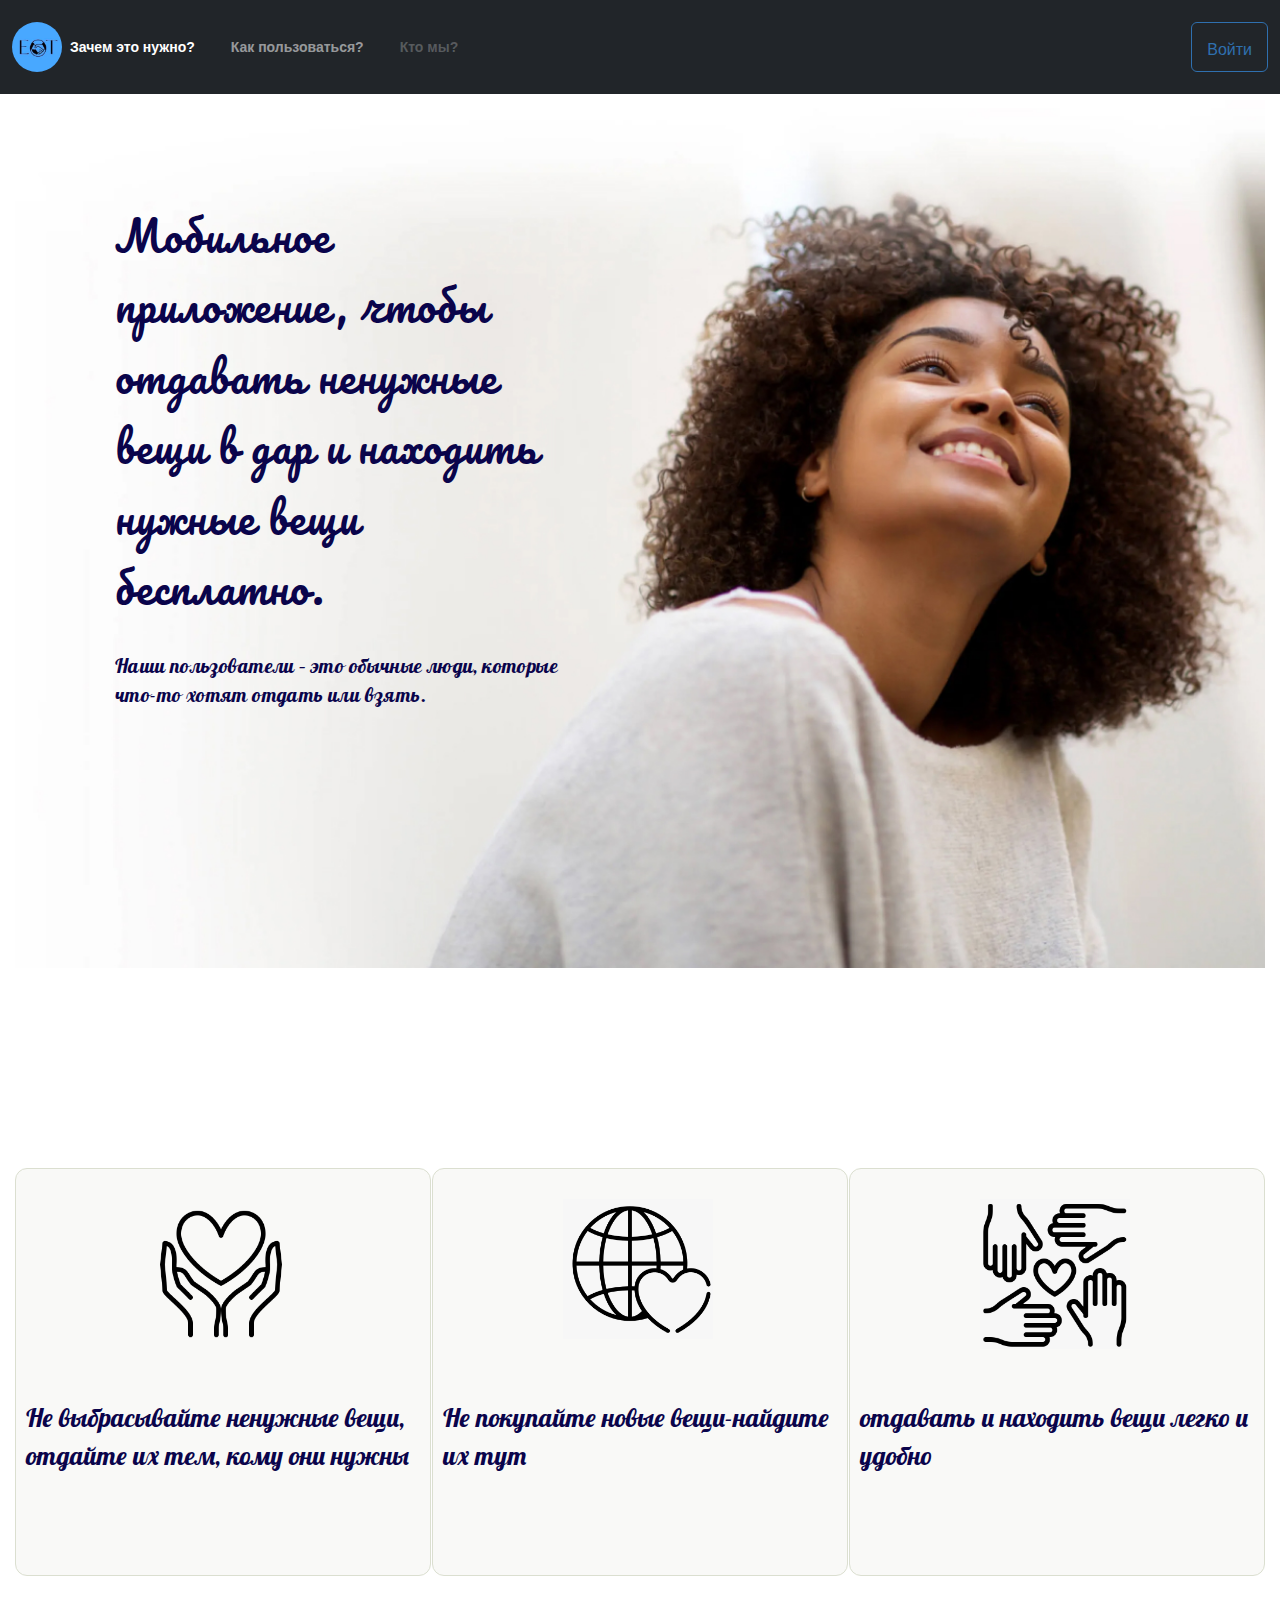
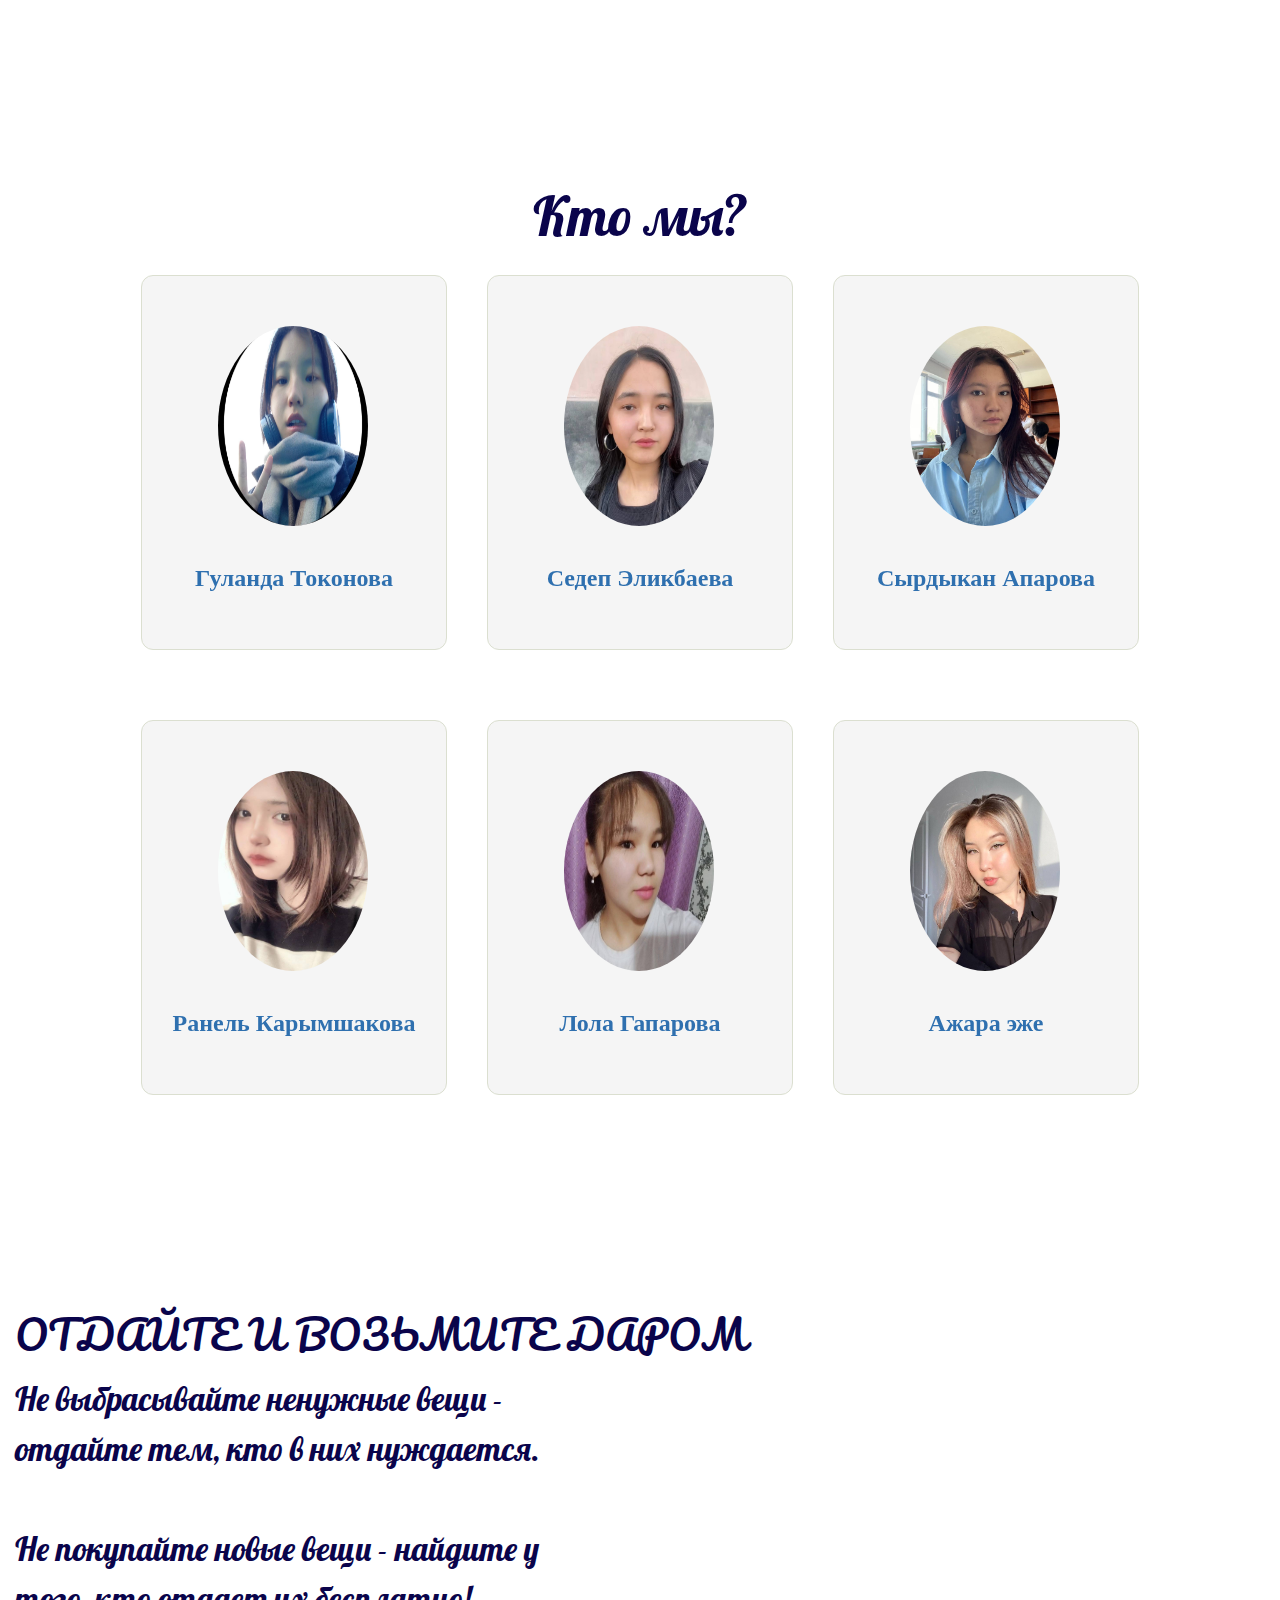
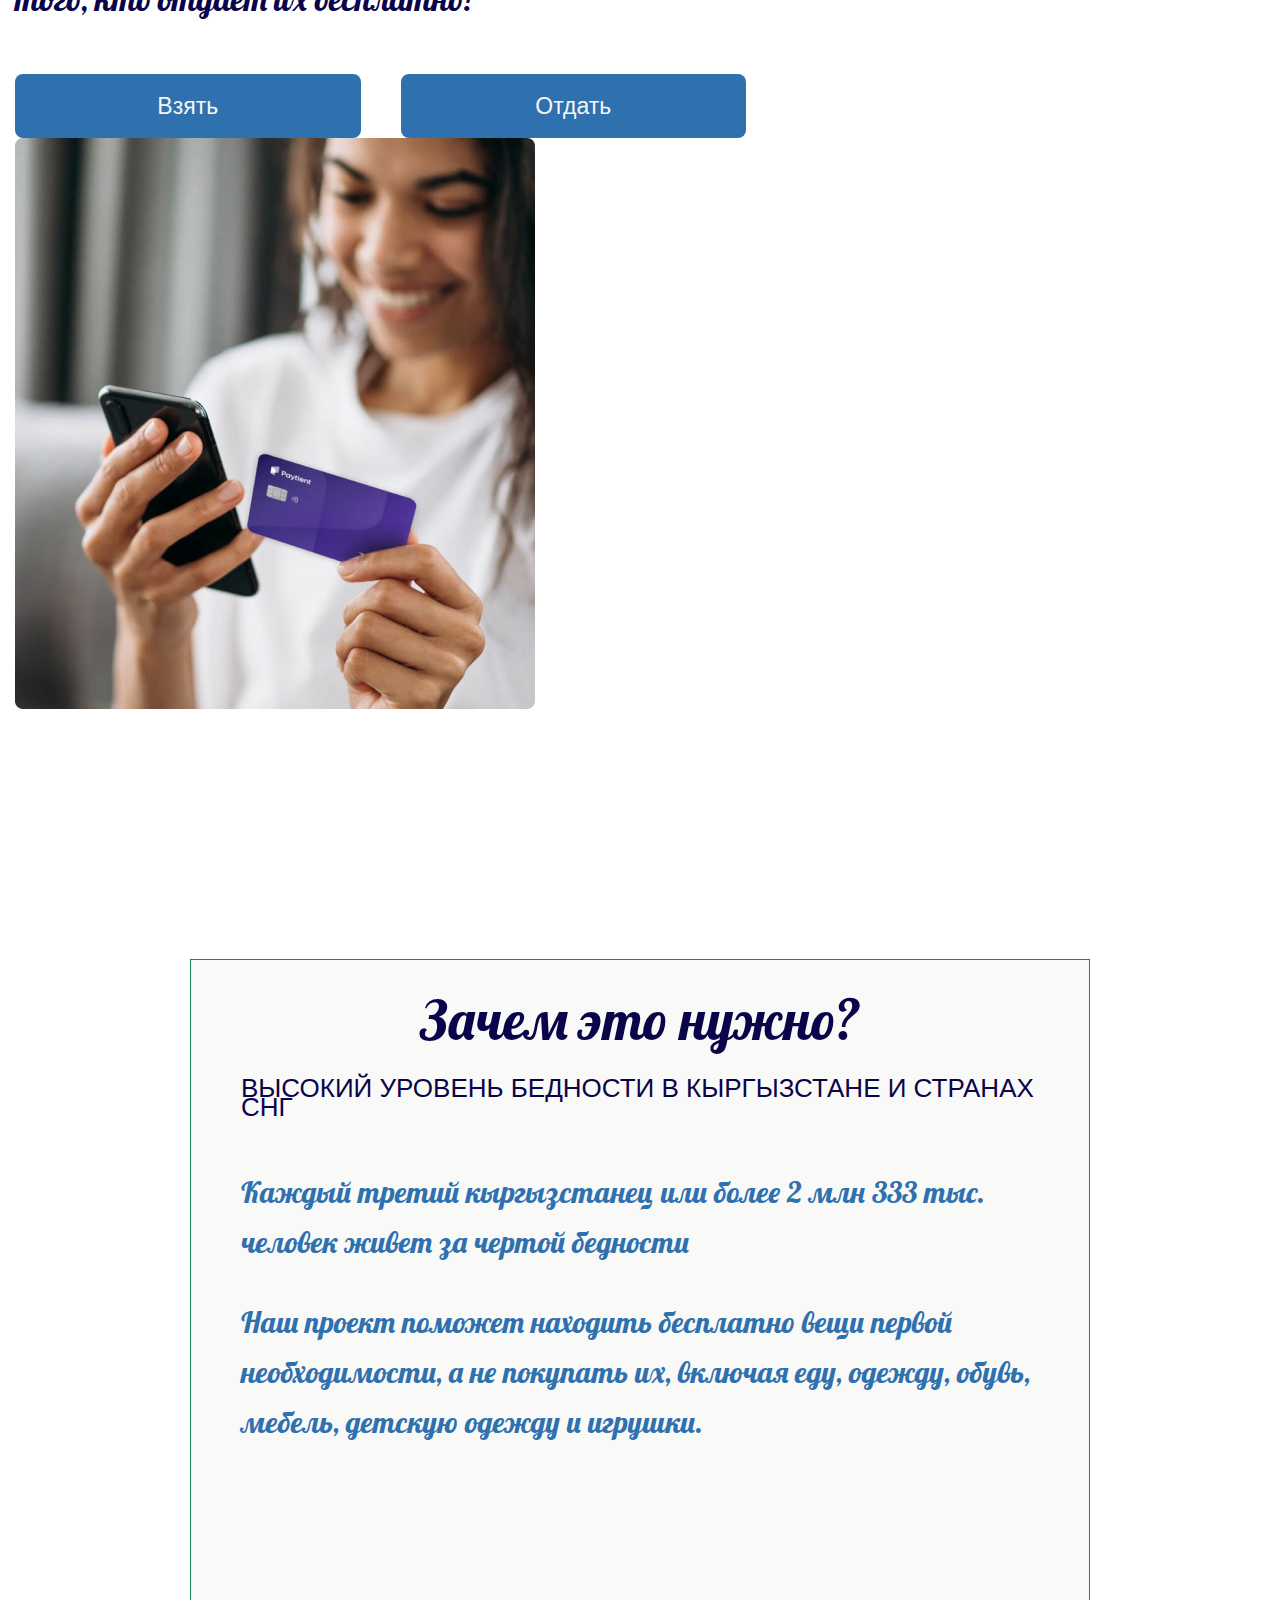
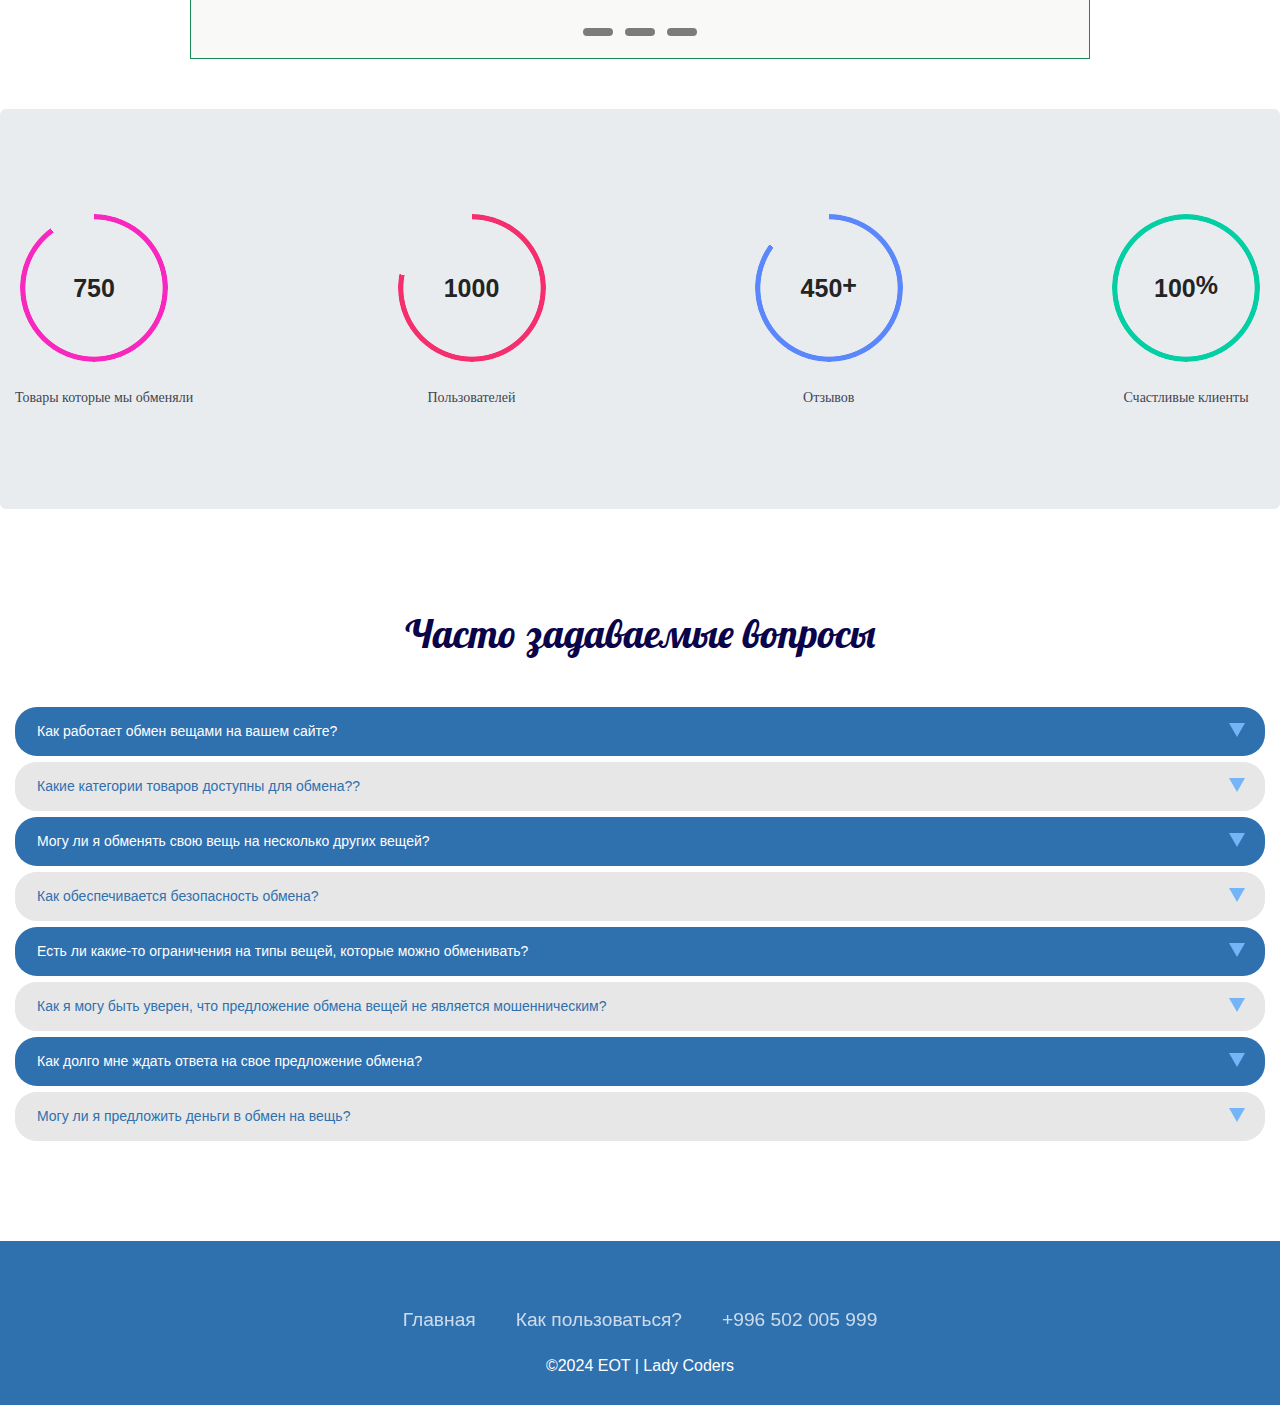
==== commit fa39bfec: "added btn-up" ====
--- a/index.html
+++ b/index.html
@@ -19,7 +19,9 @@
 </head>
 
 <body>
-   
+
+  
+
     <nav class="navbar navbar-expand-md navbar-dark fixed-top bg-dark">
         <div class="container-fluid">
           <a href="#"><img src="img/logos.jpeg" alt="" class="logo"></a>
@@ -35,11 +37,11 @@
                 <a class="nav-link" href="#">Как пользоваться?</a>
               </li>
               <li class="nav-item">
-                <a class="nav-link disabled" aria-disabled="true">Кто мы?</a>
+                <a class="nav-link disabled" aria-disabled="true" href="whoweare.html" >Кто мы?</a>
               </li>
             </ul>
             <form class="d-flex" role="search">
-                <button class="btn btn-outline-success" type="submit"><a href="js-12/index.html">Войти</a></button>
+                <button class="btn btn-outline-success" type="submit"><a href="log-in-sign-up-screen-animation/index.html">Войти</a></button>
             </form>
           </div>
 
@@ -77,9 +79,11 @@
                     </div>
                 </div>
             </div>
-        </div>
-    </section>
-    <section>
+
+            
+        </div>
+    </section>
+    <section class="registration">
         <div class="container">
             <div class="card_text">Кто мы?</div>
             <div class="cards_we">
@@ -407,6 +411,15 @@
         </ul>
         <p>&copy;2024 EOT | Lady Coders </p>
     </footer>
+
+
+    <div class="veshalka">
+
+        <div class="btn-up btn-up_hide" id="veshalka_txt">up</div>
+        
+      </div>
+
+      
     <script src="https://cdn.jsdelivr.net/npm/bootstrap@5.3.2/dist/js/bootstrap.bundle.min.js"></script>
     <script src="card.js"></script>
 </body>
--- a/style.css
+++ b/style.css
@@ -484,7 +484,6 @@
     place-content: center;
     font-size: 25px;
     font-weight: bold;
-    font-family: sans-serif;
   }
   
   .sie:before,
@@ -504,7 +503,7 @@
   .znak {
     align-items: center;
     display: flex;
-    margin-top: 12px;
+    margin-top: 10px;
   }
   
   .first-per {
@@ -812,7 +811,64 @@
   }
   .progress{
     height: 400px;
+    margin-top: -400px;
   }
   .progress, .progress-stacked{
     --bs-progress-height: 400px;
+  }
+
+
+/*veshalka*/
+.btn-up {
+  z-index: 100000;
+  /* фиксированное позиционирование */
+  position: fixed;
+  /* цвет фона */
+  background: rgb(2, 0, 36);
+  background: #2f70af;
+  /* расстояние от правого края окна браузера */
+
+  right: 20px;
+  /* расстояние от нижнего края окна браузера */
+  bottom: 0;
+  /* скругление верхнего левого угла */
+  border-top-left-radius: 8px;
+  /* скругление верхнего правого угла */
+  border-top-right-radius: 8px;
+  /* вид курсора */
+  cursor: pointer;
+  /* отображение элемента как flex */
+  display: flex;
+  /* выравниваем элементы внутри элемента по центру вдоль поперечной оси */
+  align-items: center;
+  /* выравниваем элементы внутри элемента по центру вдоль главной оси */
+  justify-content: center;
+  /* ширина элемента */
+  width: 60px;
+  /* высота элемента */
+  height: 56px;
+  padding: 5px;
+  flex-direction: column;
+  }
+  #veshalka_txt{
+    font-weight: 500;
+    font-size: 18px;
+  }
+  .btn-up::before {
+  content: "";
+  width: 40px;
+  height: 40px;
+  background: transparent no-repeat center center;
+  background-size: 100% 100%;
+  background-image: url(img/veshalka.svg);
+  }
+  
+  .btn-up_hide {
+  display: none;
+  }
+  
+  @media (hover: hover) and (pointer: fine) {
+  .btn-up:hover {
+    background-color: #512da8; /* цвет заднего фона при наведении */
+  }
   }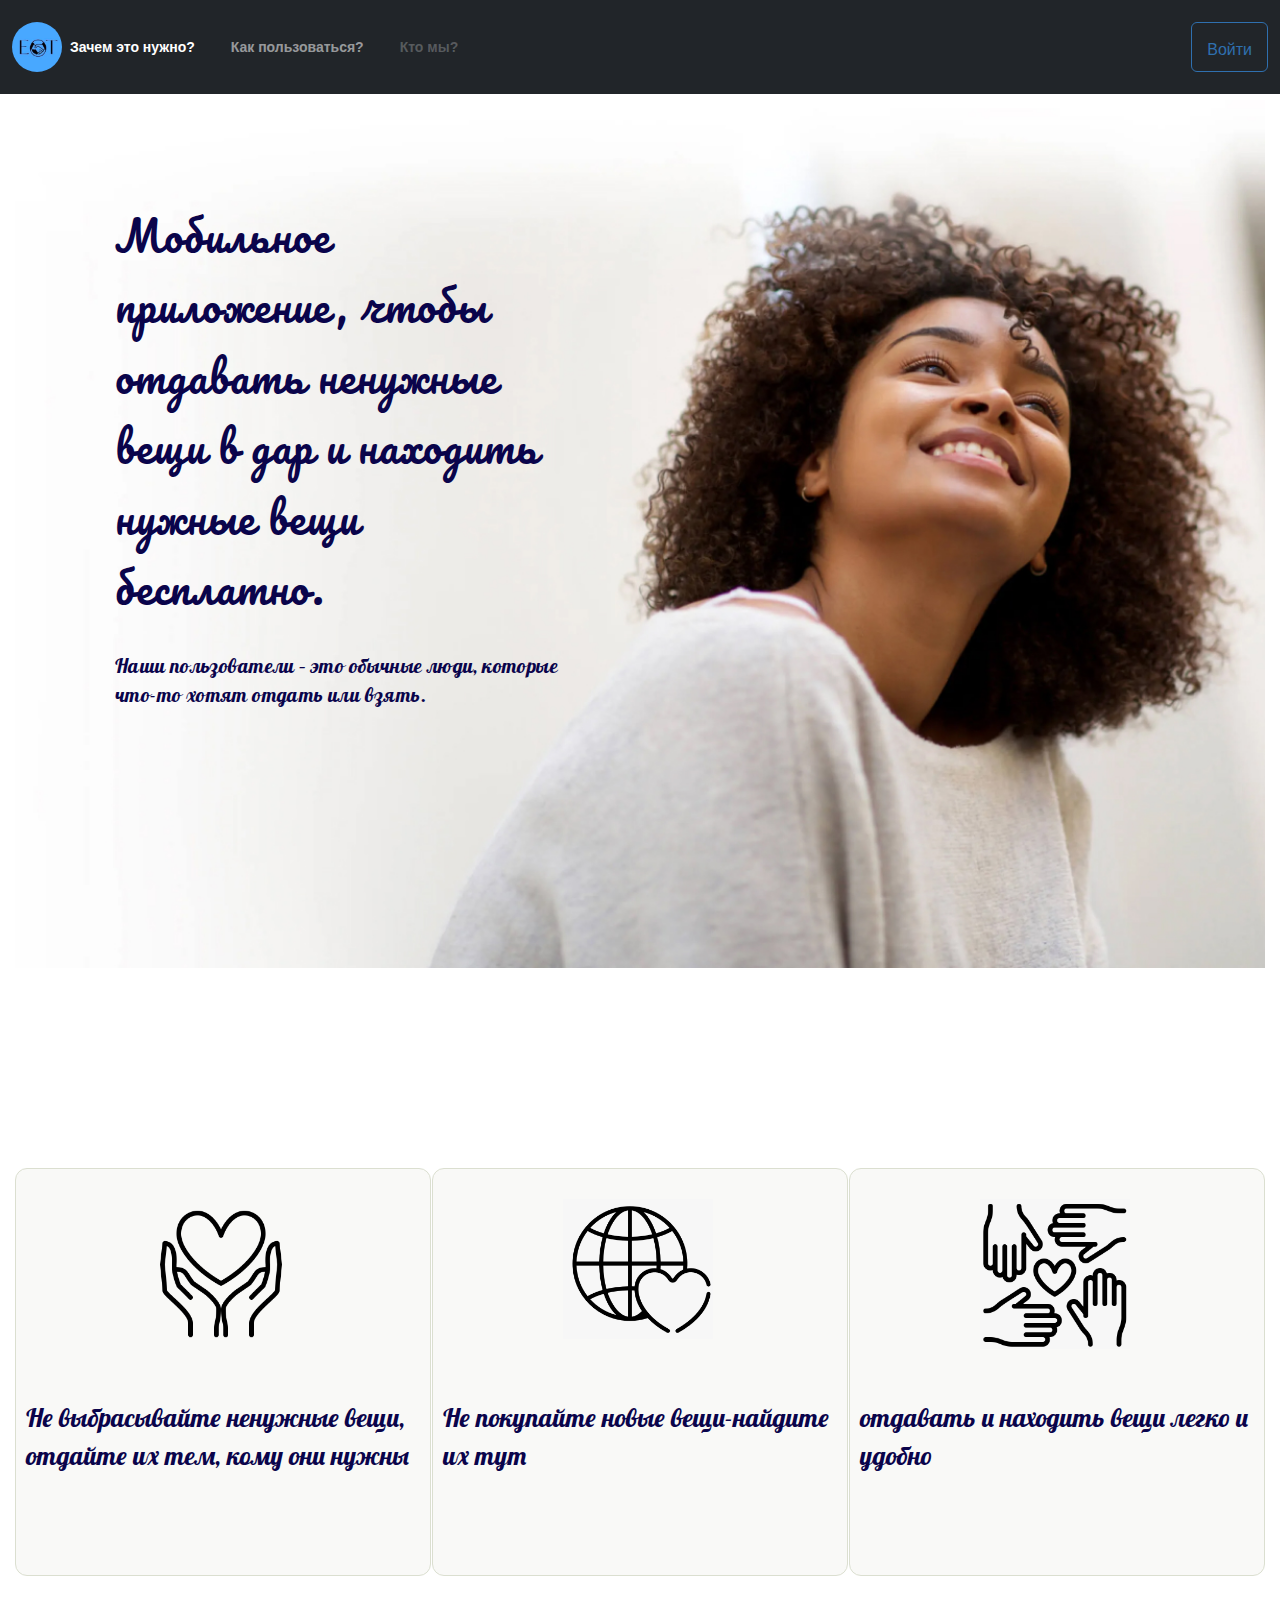
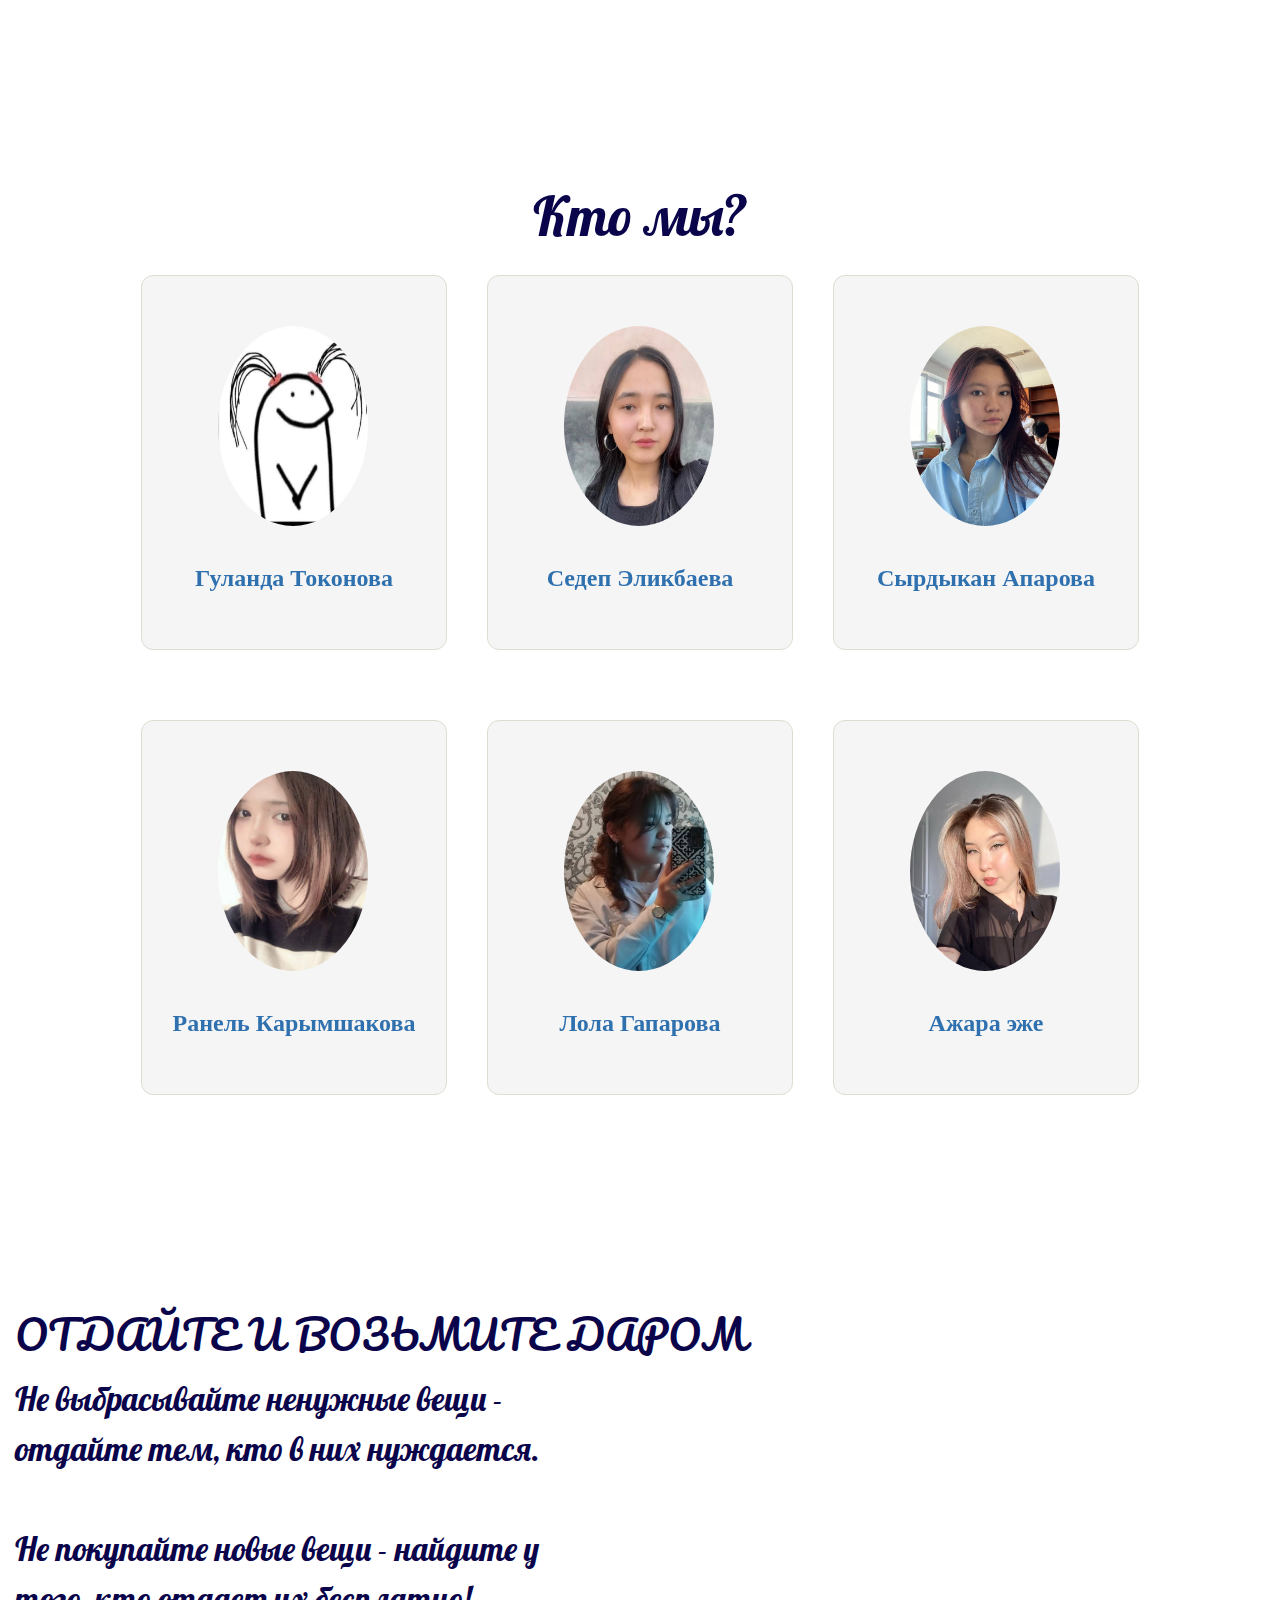
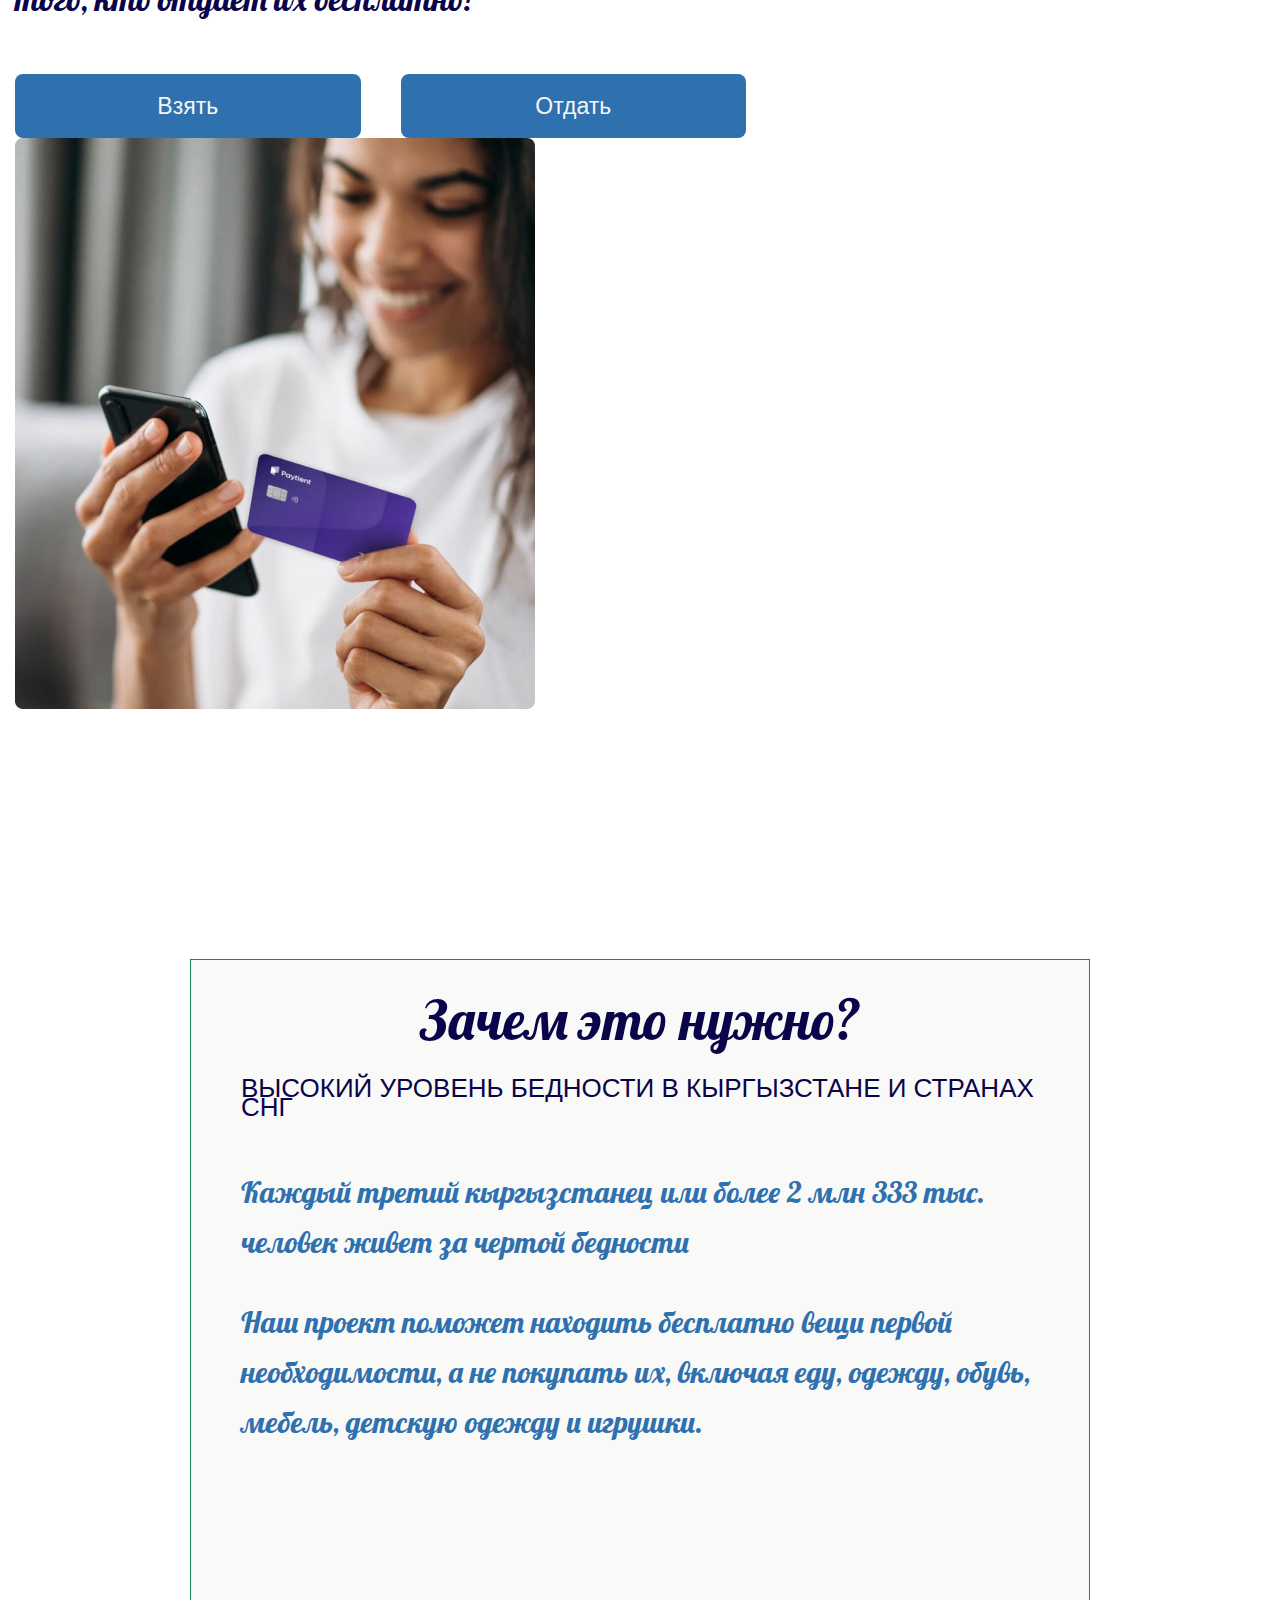
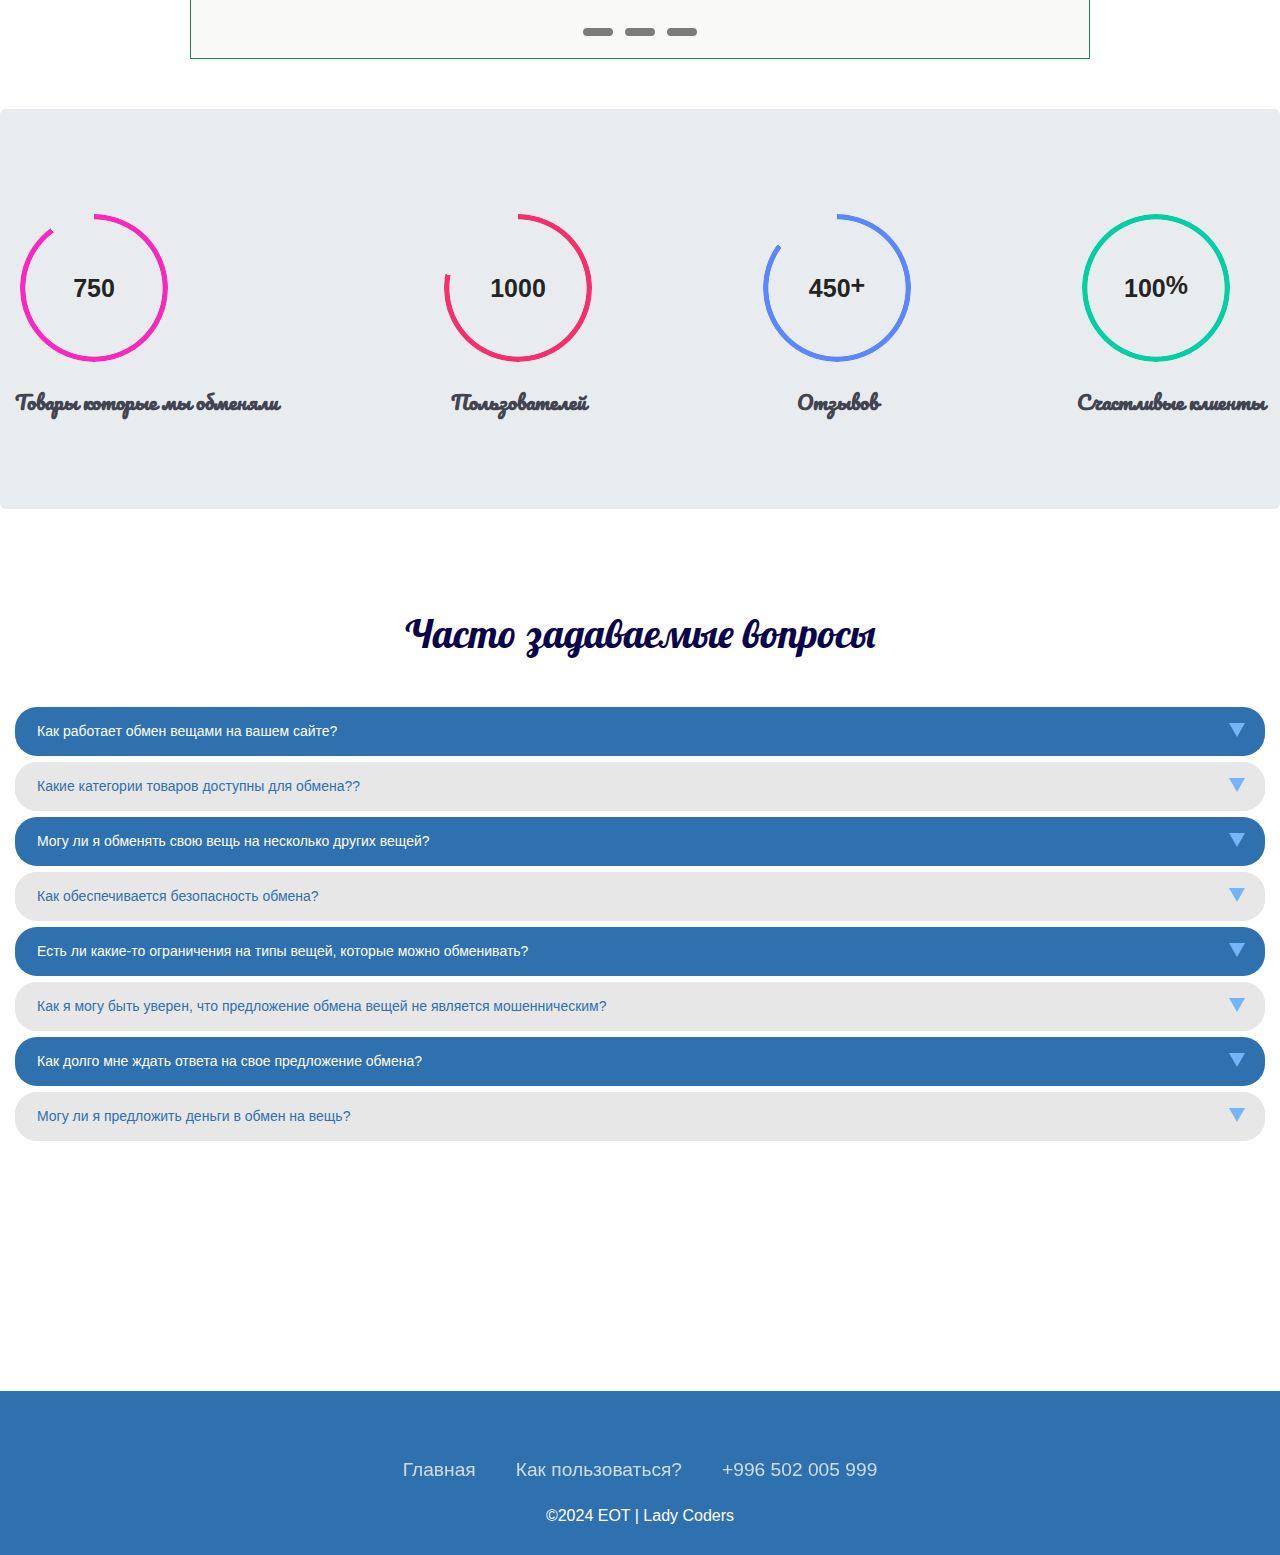
==== commit 6741f442: "added changes" ====
--- a/index.html
+++ b/index.html
@@ -90,7 +90,7 @@
                 <div class="card_we">
                     <div class="flip-box">
                         <div class="card_img">
-                            <div class="card_imgin"><img src="img/goha.jpg" alt=""></div>
+                            <div class="card_imgin"><img src="img/gulanda.jpg" alt=""></div>
                             <h3 class="card_tit">Гуланда Токонова</h3>
                             <div class="inner color-white"></div>
                         </div>
@@ -155,7 +155,7 @@
                 <div class="card_we">
                     <div class="flip-box">
                         <div class="card_img">
-                            <div class="card_imgin"><img src="img/lola.jpg" alt=""></div>
+                            <div class="card_imgin"><img src="img/лола.jpg" alt=""></div>
                             <h3 class="card_tit">Лола Гапарова</h3>
                             <div class="inner color-white"></div>
                         </div>
@@ -178,7 +178,7 @@
                         </div>
                         <div class="info">
                             <div class="card_txt">
-                                Наша любимая мама
+                                Наша любимая мамочка
                             </div>
                             <div class="inner color-white">
                             </div>
@@ -419,7 +419,7 @@
         
       </div>
 
-      
+
     <script src="https://cdn.jsdelivr.net/npm/bootstrap@5.3.2/dist/js/bootstrap.bundle.min.js"></script>
     <script src="card.js"></script>
 </body>
--- a/style.css
+++ b/style.css
@@ -513,9 +513,9 @@
   .years {
     /* small/regular */
     color: rgb(66, 69, 81);
-    font-family: Lato;
-    font-size: 14px;
-    font-weight: 400;
+    font-family: Pacifico;
+    font-size: 20px;
+    font-weight: 700;
     line-height: 150%;
     letter-spacing: 0%;
     text-align: center;
@@ -580,6 +580,10 @@
   .accordeon { 
     width: 100%; 
   } 
+
+  .questions {
+    margin-bottom: 150px;
+  }
 
   .questions-tit{
     text-align: center;
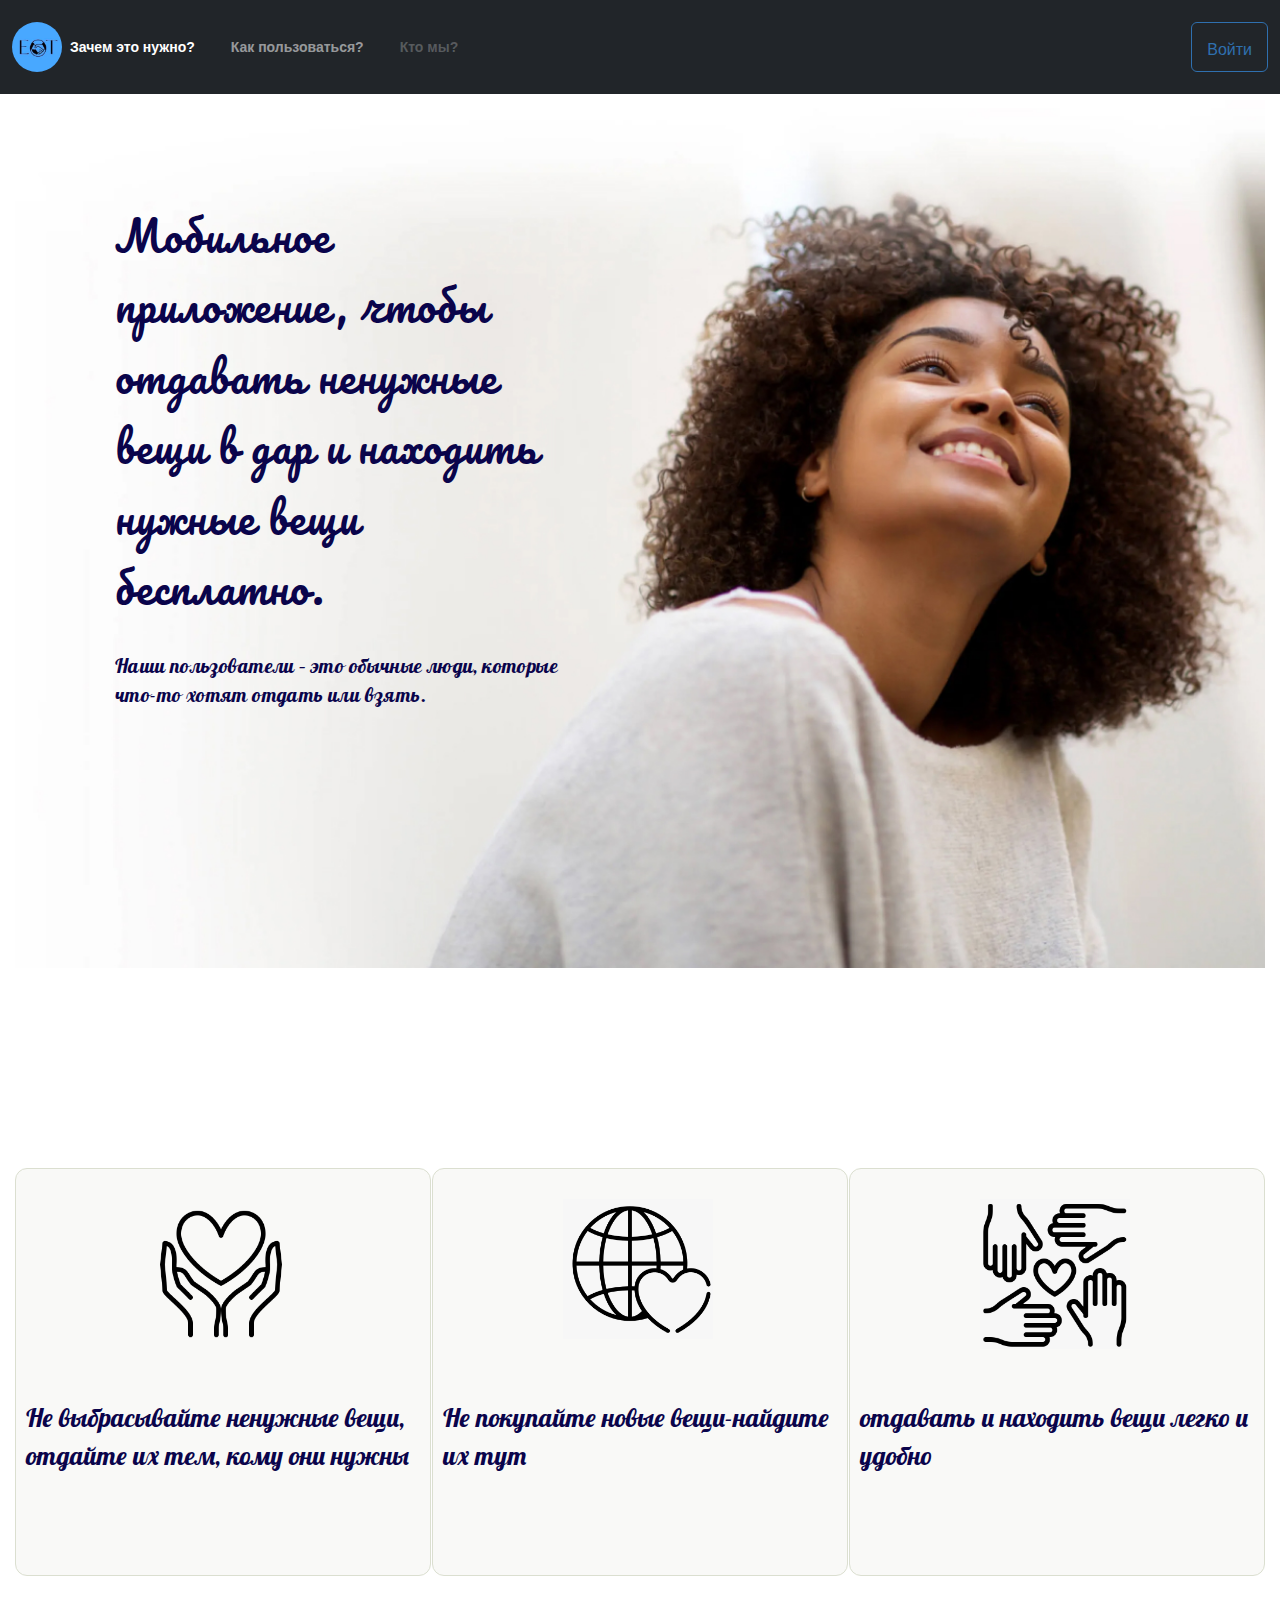
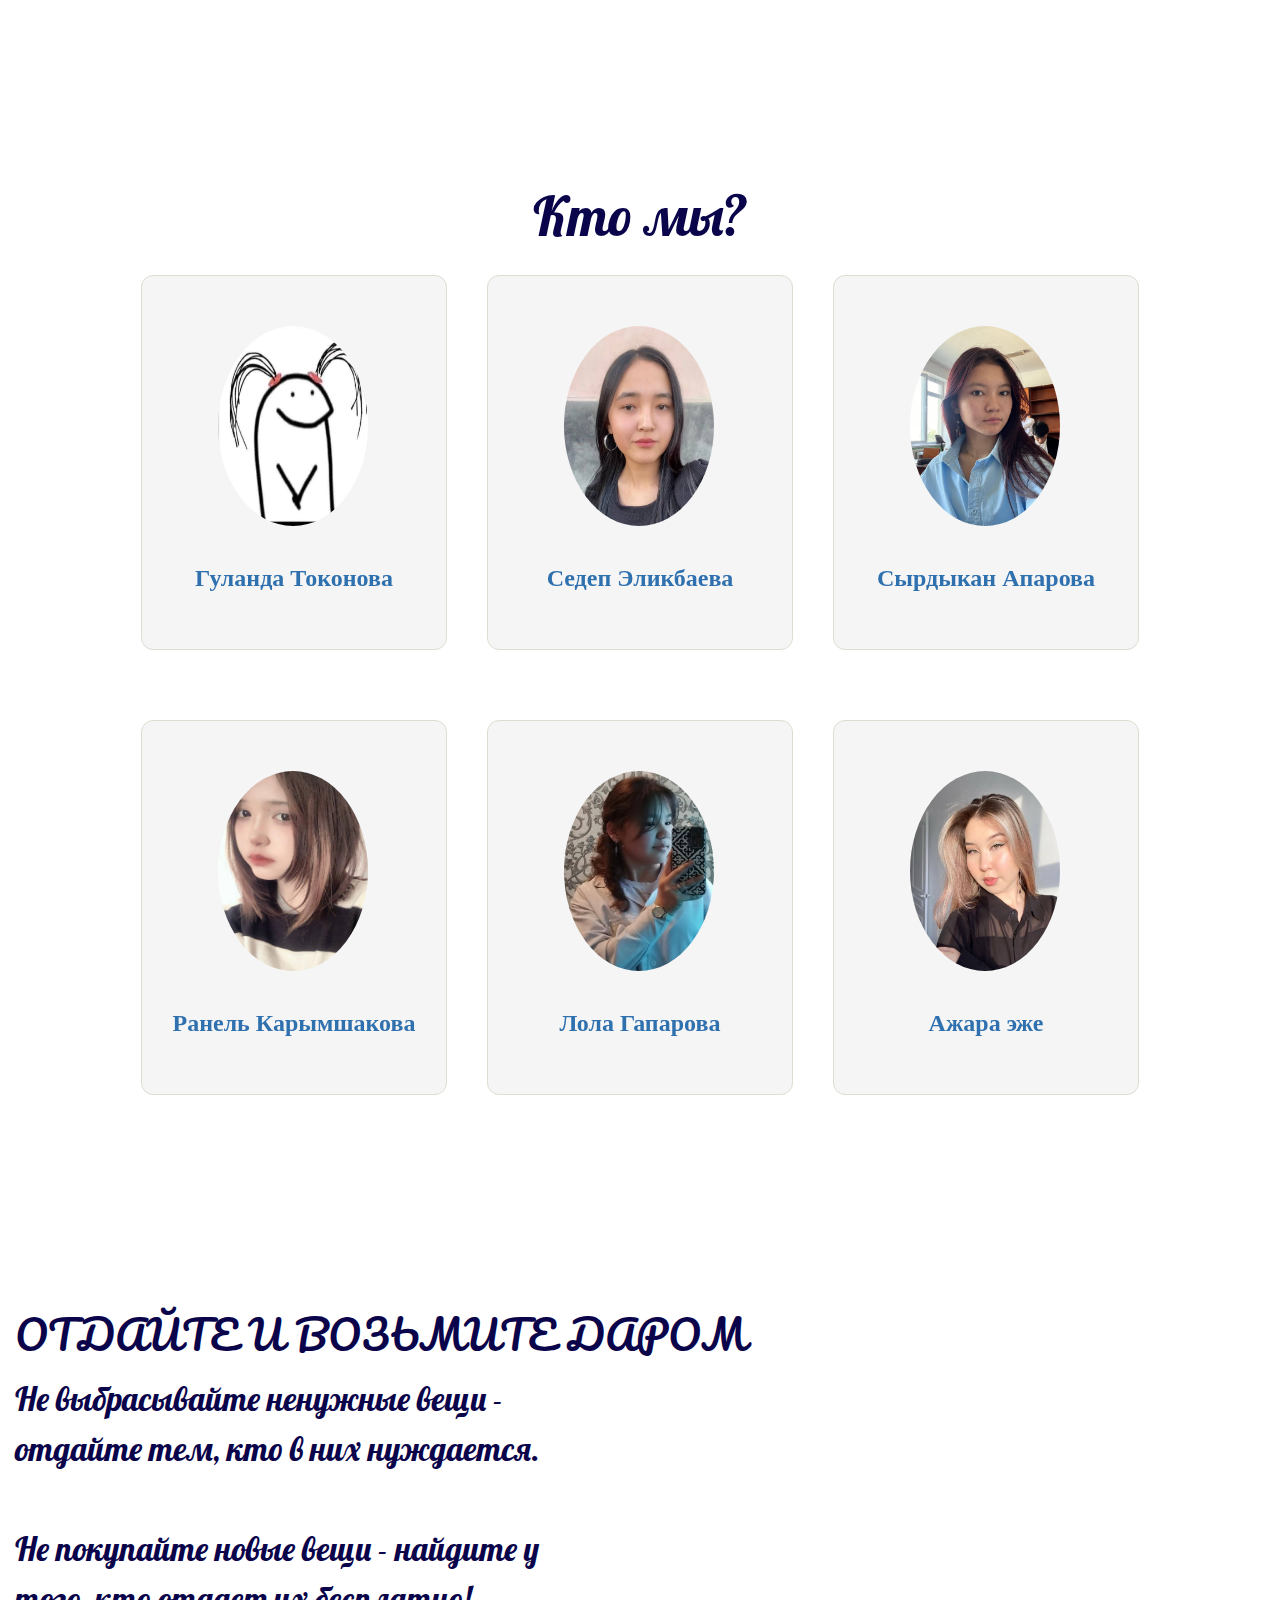
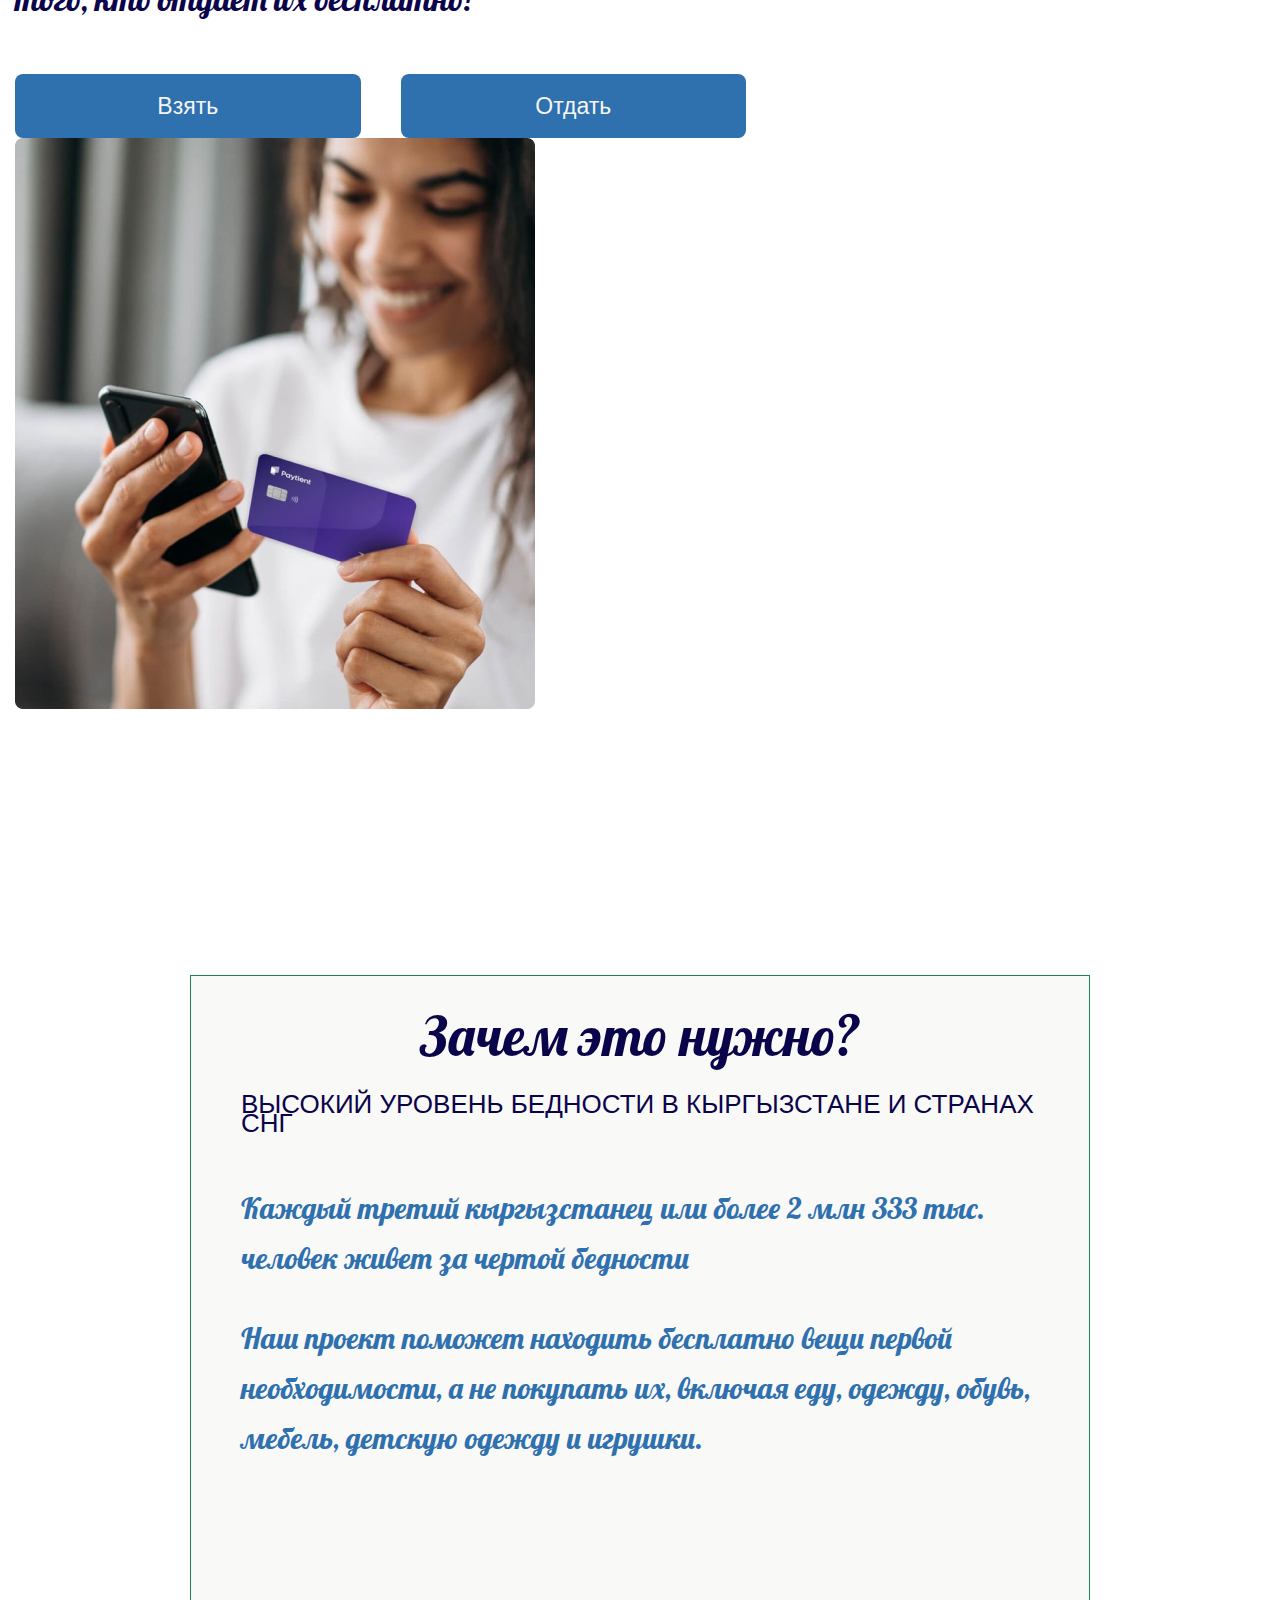
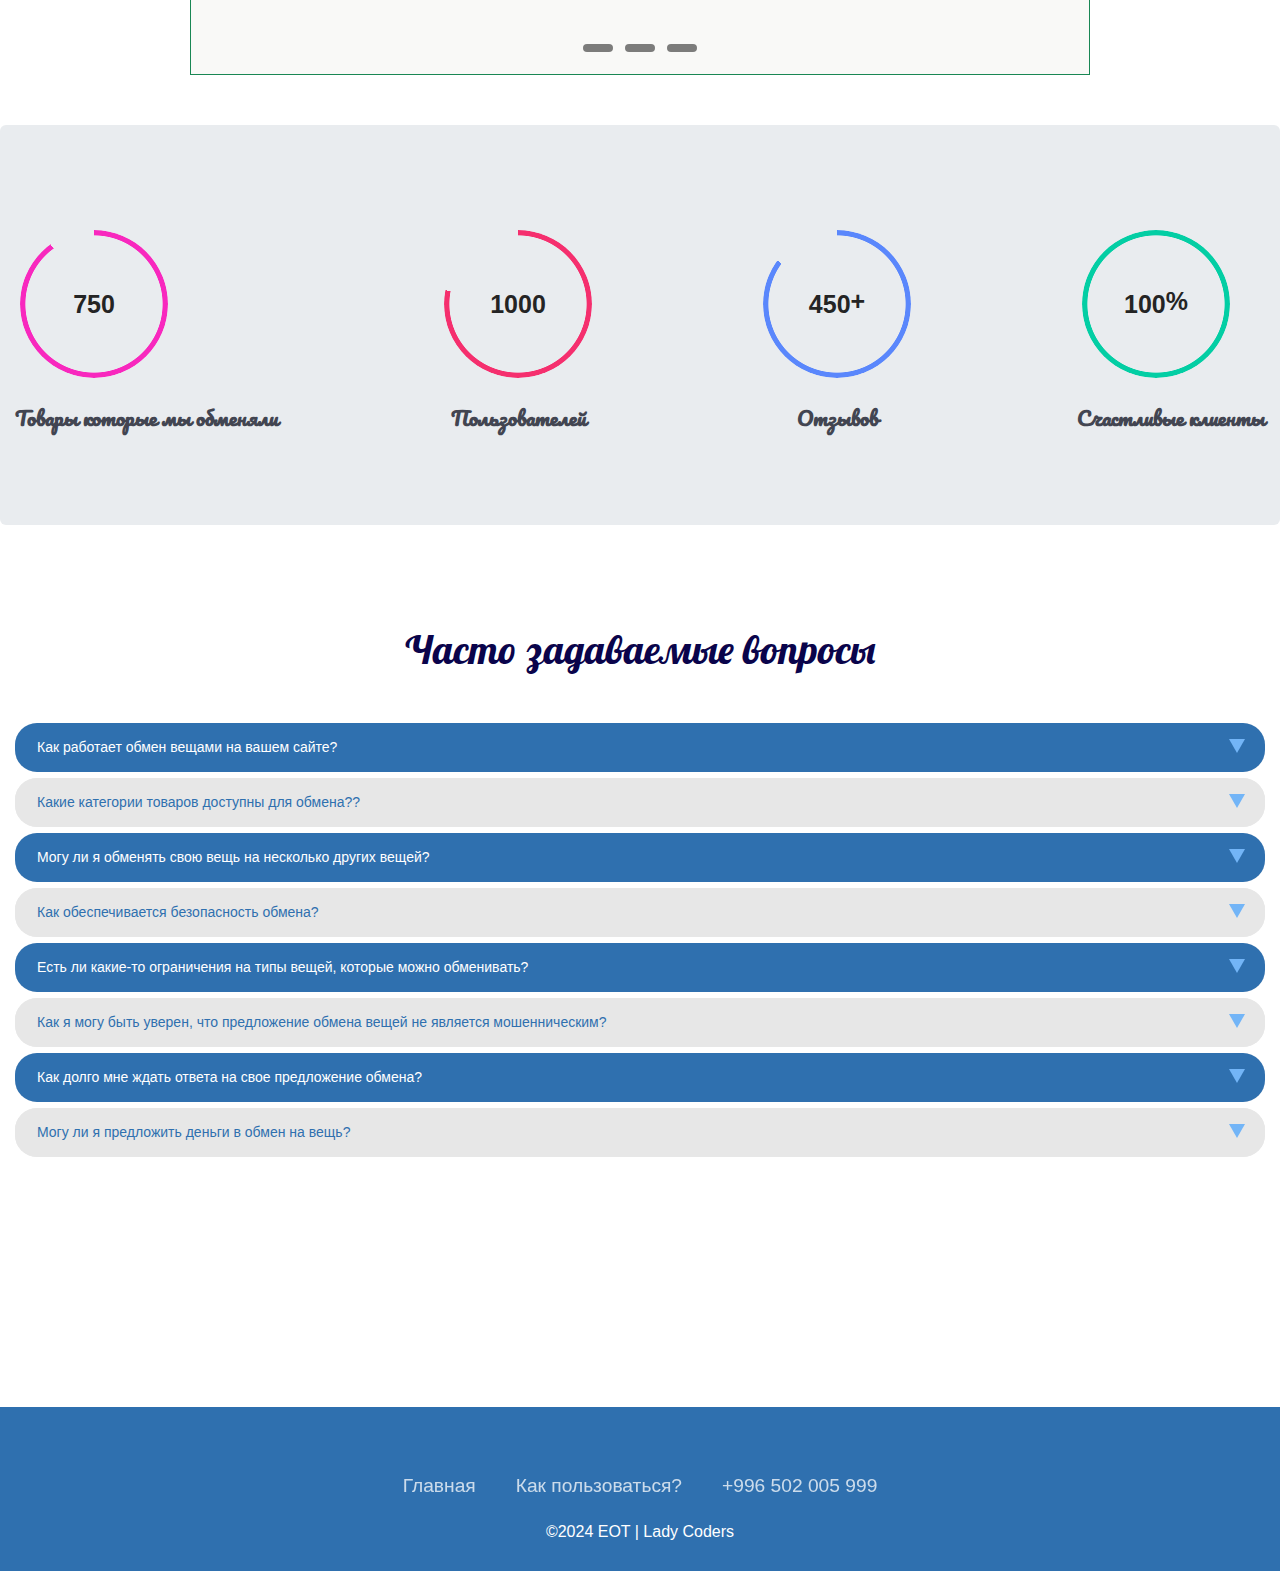
==== commit c0859885: "added some paragraph" ====
--- a/index.html
+++ b/index.html
@@ -146,7 +146,7 @@
                             <div class="inner color-white"></div>
                         </div>
                         <div class="info">
-                            <div class="card_txt"></div>
+                            <div class="card_txt">Я Ранеля мне 16 лет, я учусь в гимназии №11 в 10 классе ,увлекаюсь музыкой и рисованием</div>
                             <div class="inner color-white">
                             </div>
                         </div>
@@ -198,6 +198,15 @@
                         <button><a href="cards.html" class="but_btn">Взять</a></button>
                         <button><a href="otdat.html" class="but_btn">Отдать</a></button>
                     </div>
+
+
+
+
+
+
+
+
+                    
                 </div>
                 <div class="butt_right">
                     <img src="img/btn.jpg" alt="">
@@ -206,6 +215,8 @@
             </div>
         </div>
     </section>
+
+    <p></p>
     <section>
         <div class="container">
             <div class="slider middle">
--- a/style.css
+++ b/style.css
@@ -160,11 +160,15 @@
     box-sizing: border-box;
     border: 1.5px solid rgb(219, 223, 208);
     border-radius: 12px;
-
+    transition: 0.3s;
     /* Neutral/02 */
     background: rgb(249, 249, 247);
     width: 416px;
     height: 408px;
+}
+
+.use_card:hover {
+  box-shadow: -8px 6px 75px -4px rgba(0,0,0,0.75);
 }
 
 .use_img {
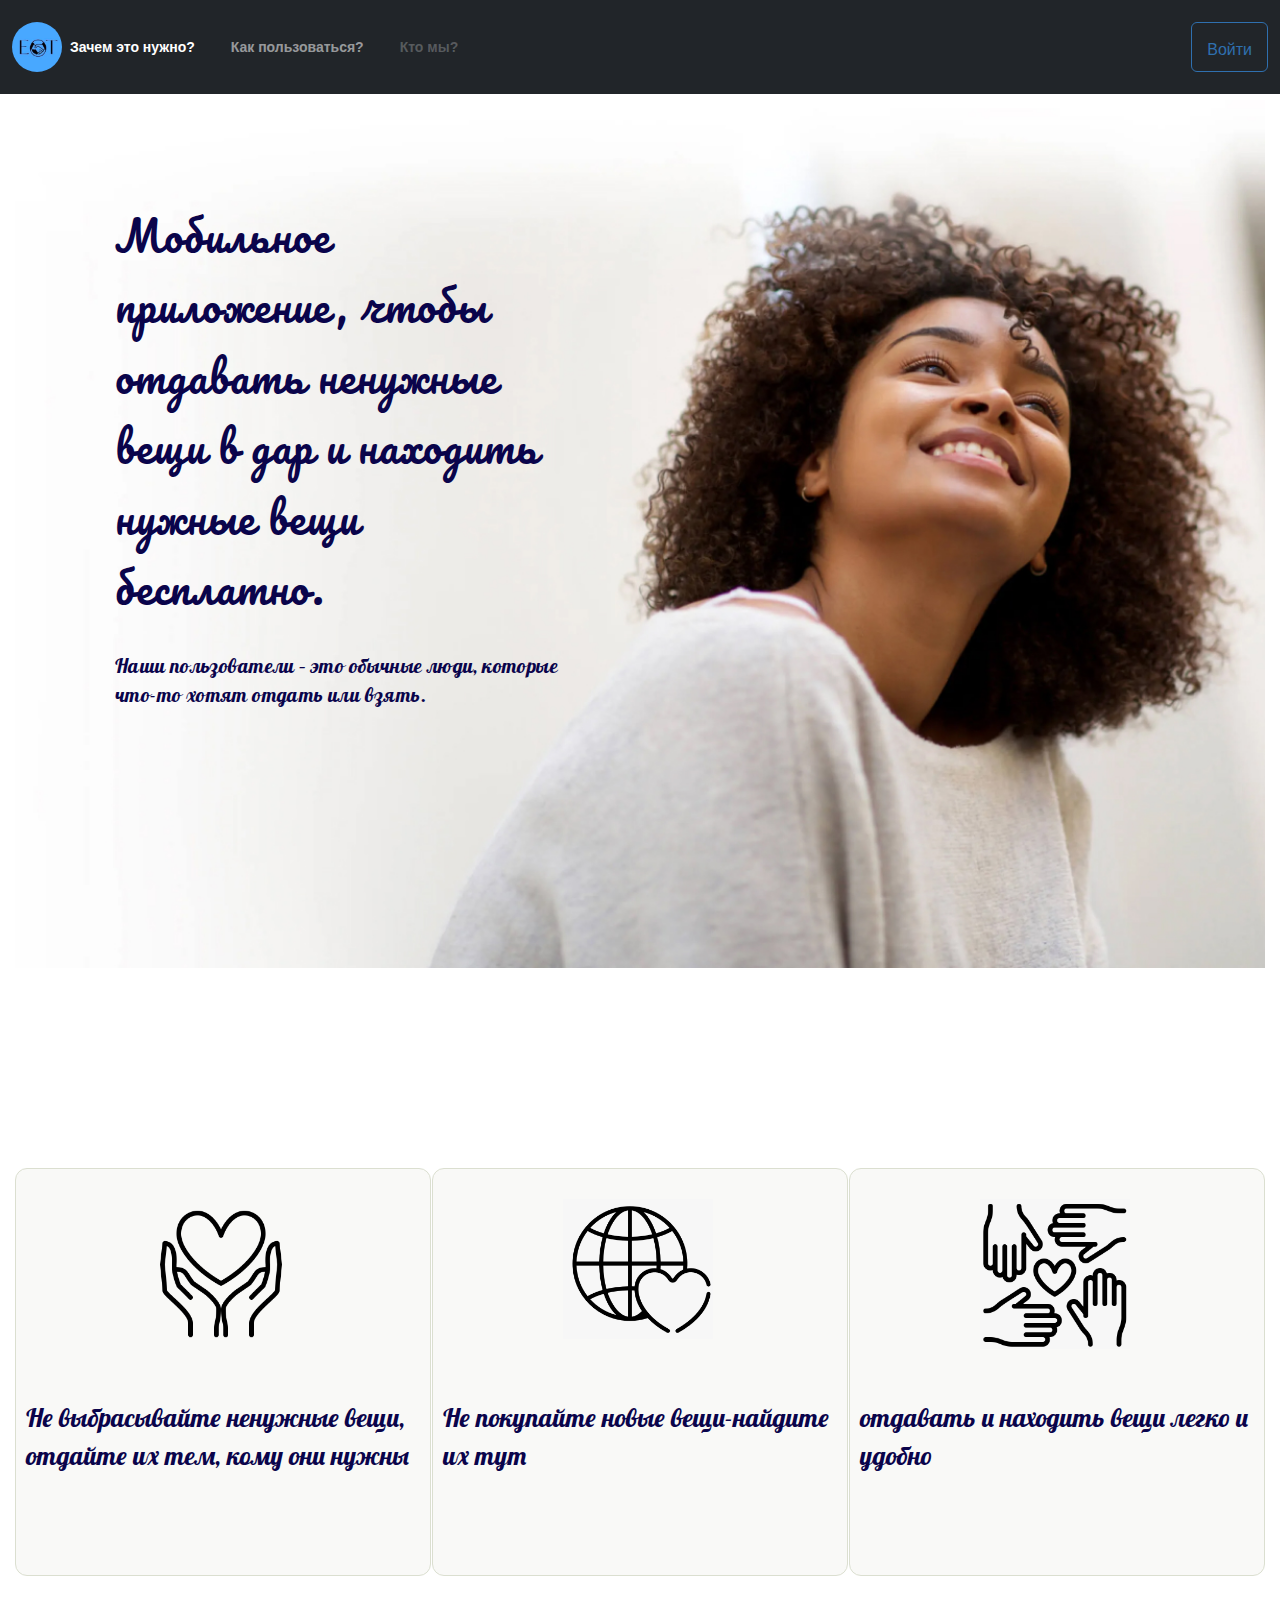
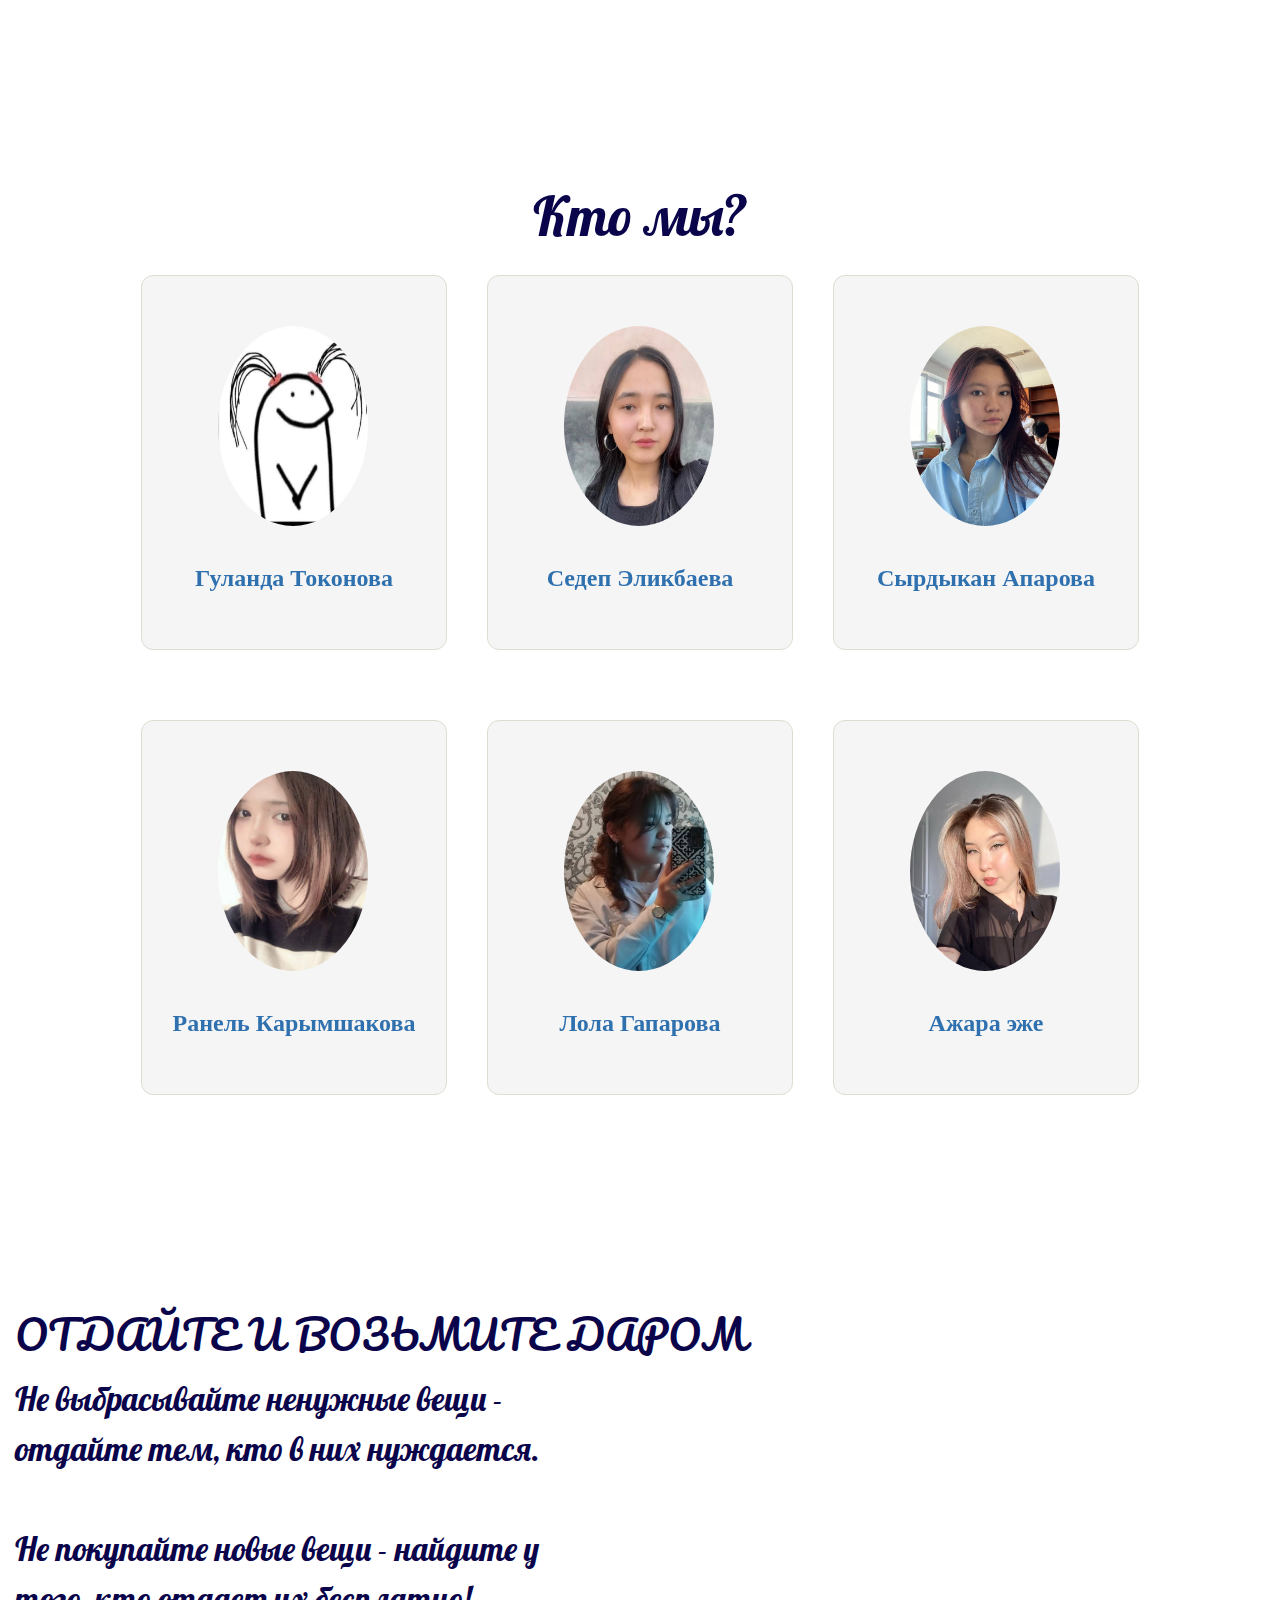
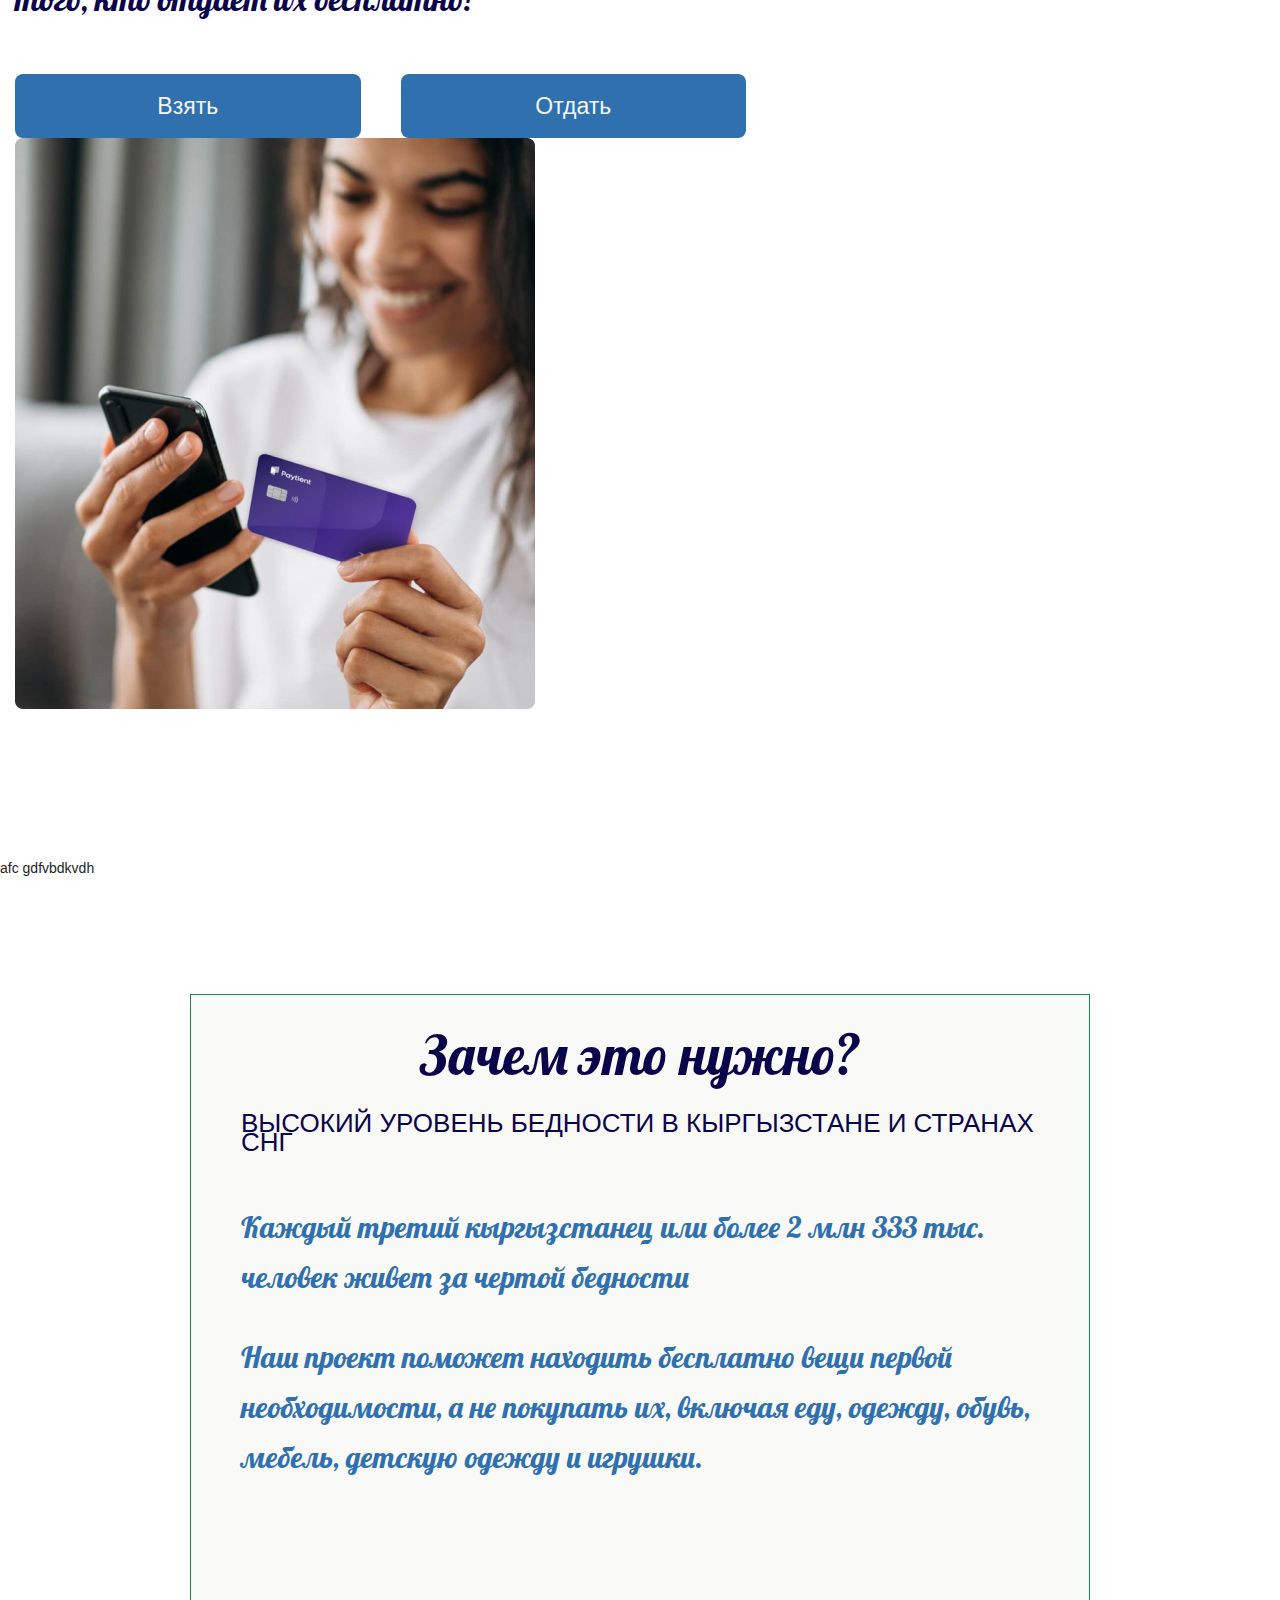
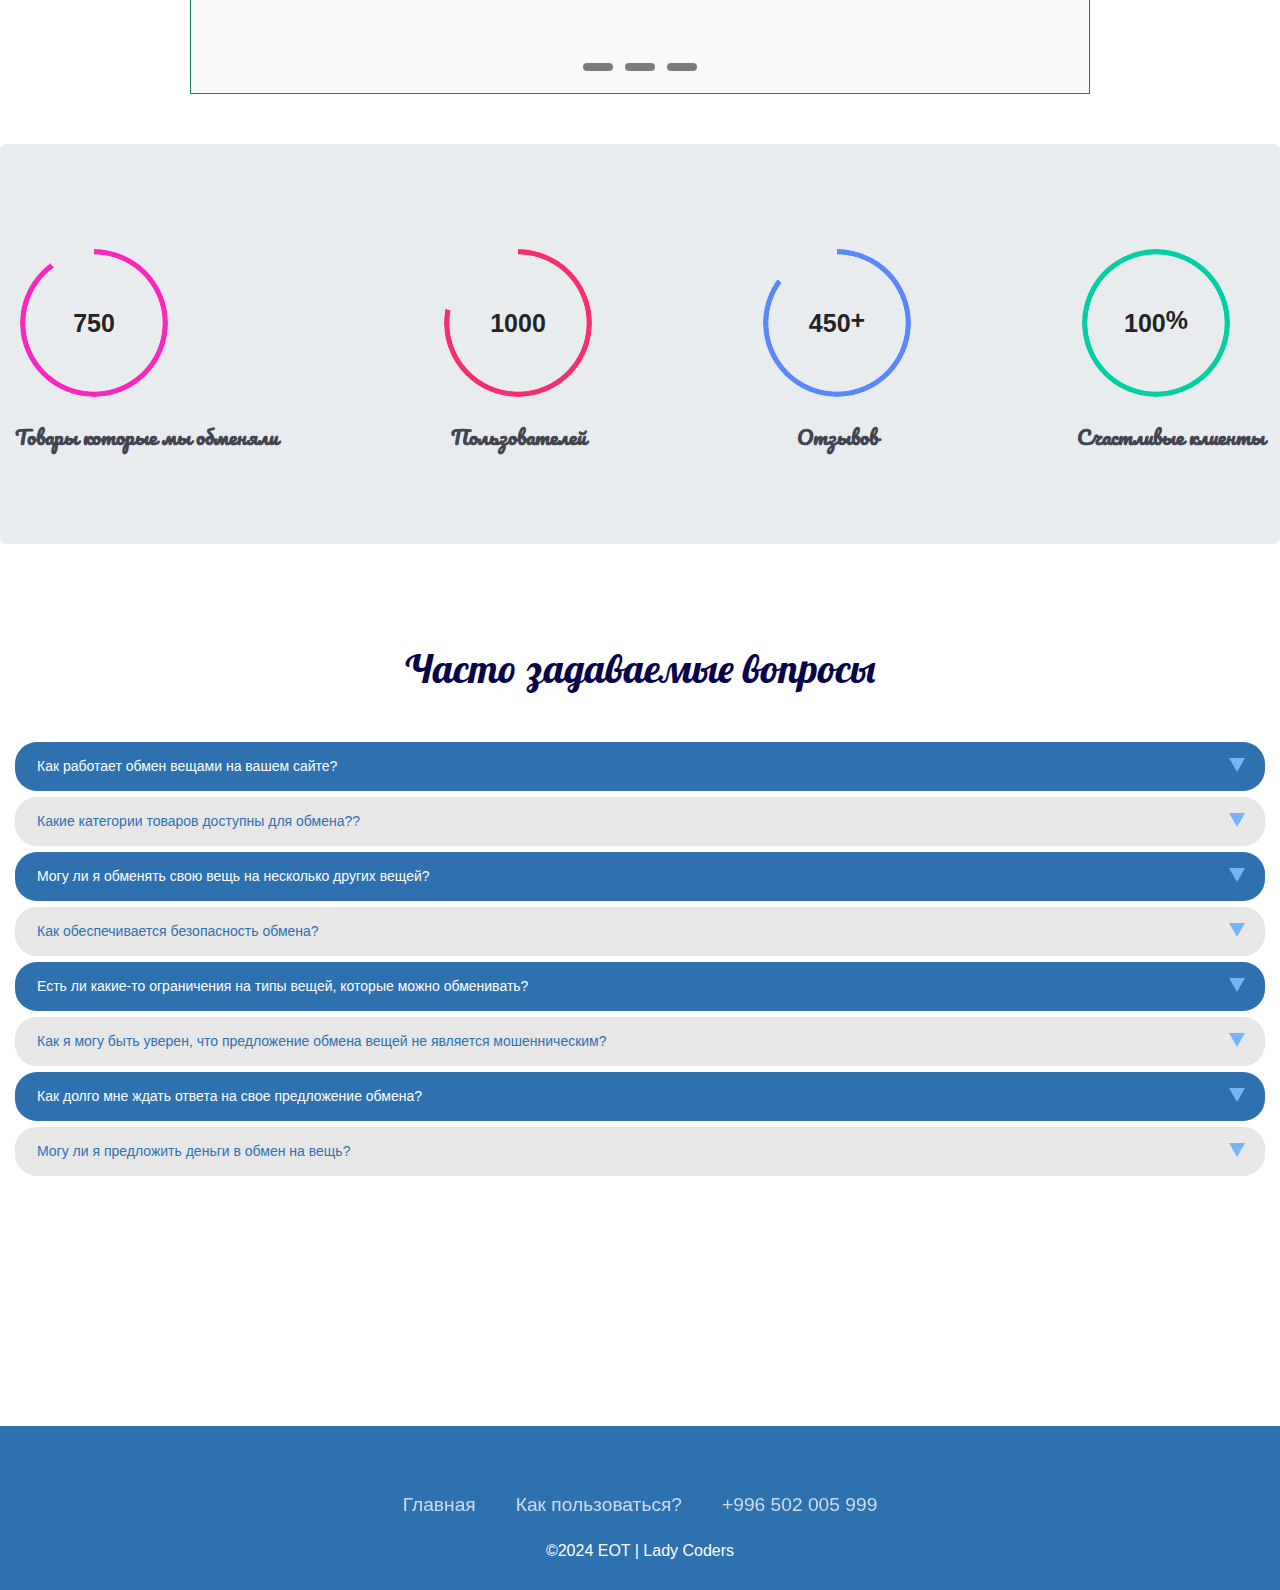
==== commit a48da6ad: "added text on paragraph" ====
--- a/index.html
+++ b/index.html
@@ -216,7 +216,7 @@
         </div>
     </section>
 
-    <p></p>
+    <p>afc gdfvbdkvdh</p>
     <section>
         <div class="container">
             <div class="slider middle">
